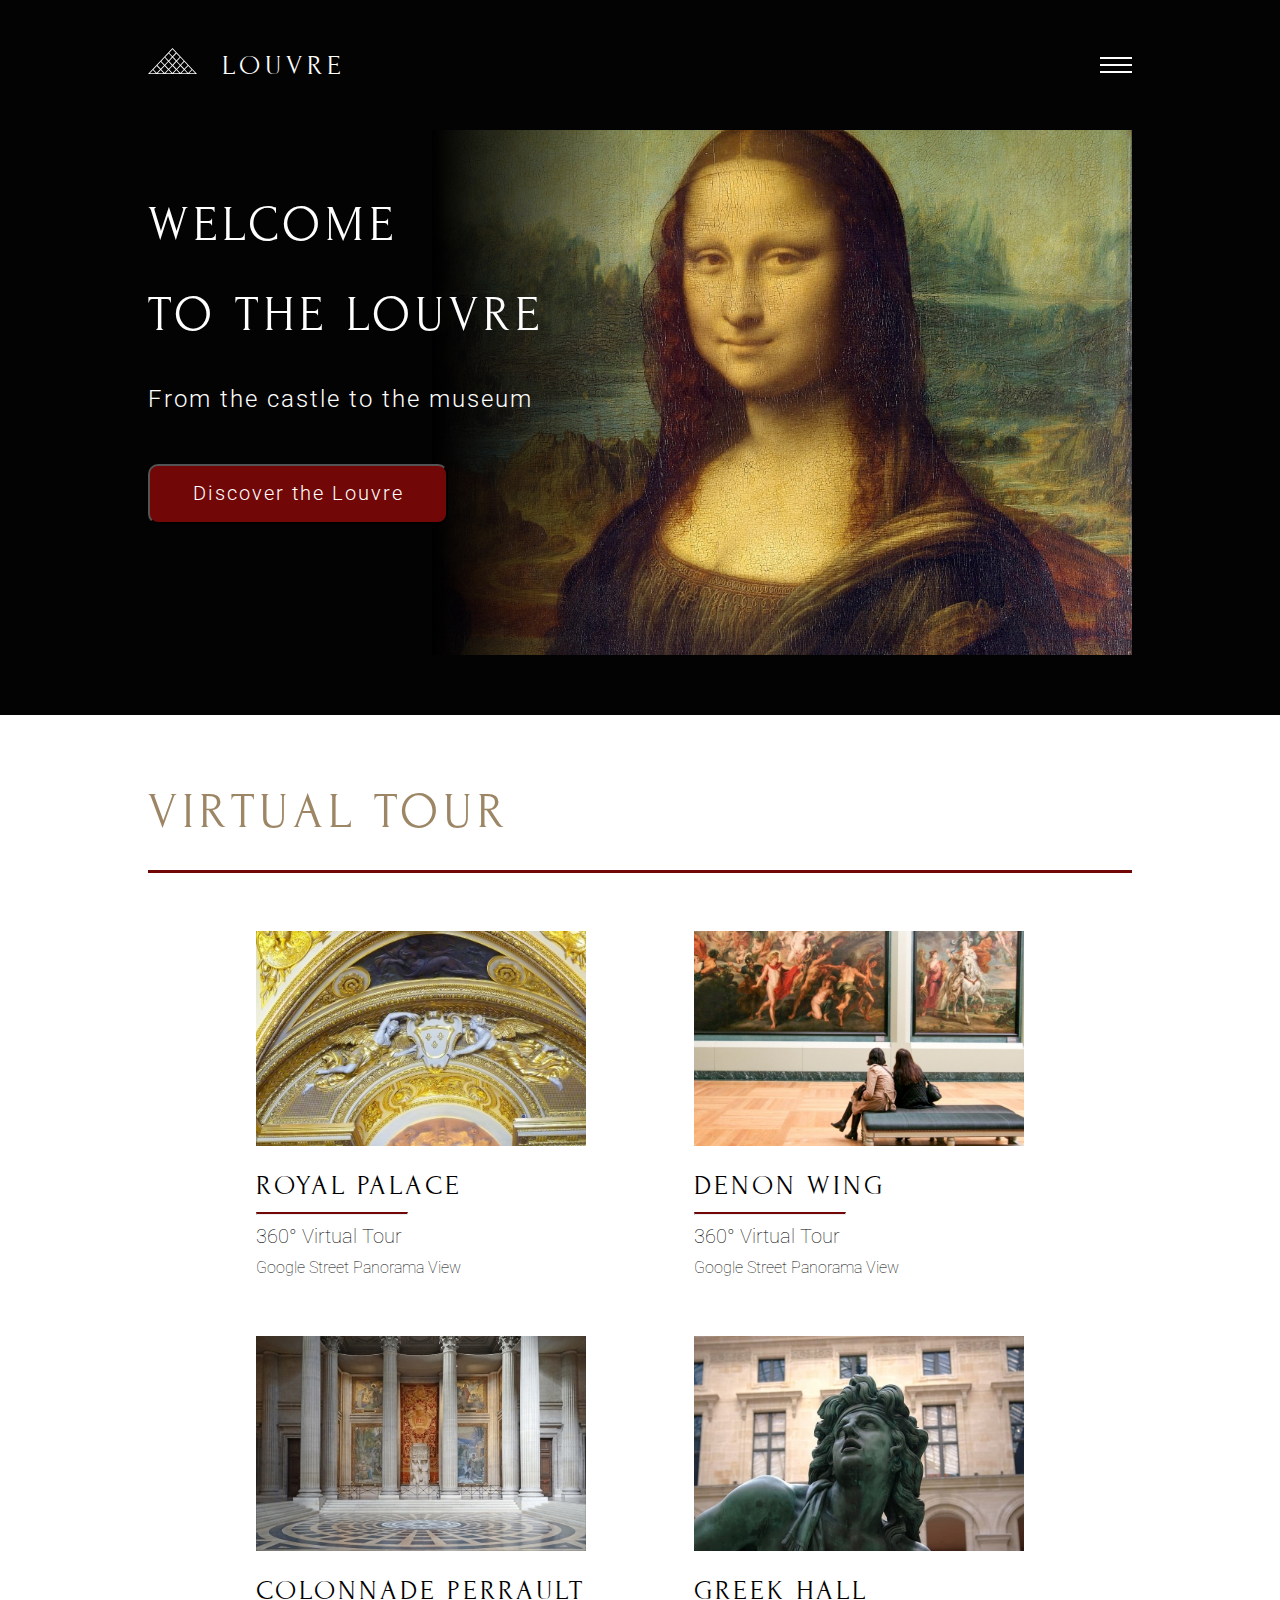
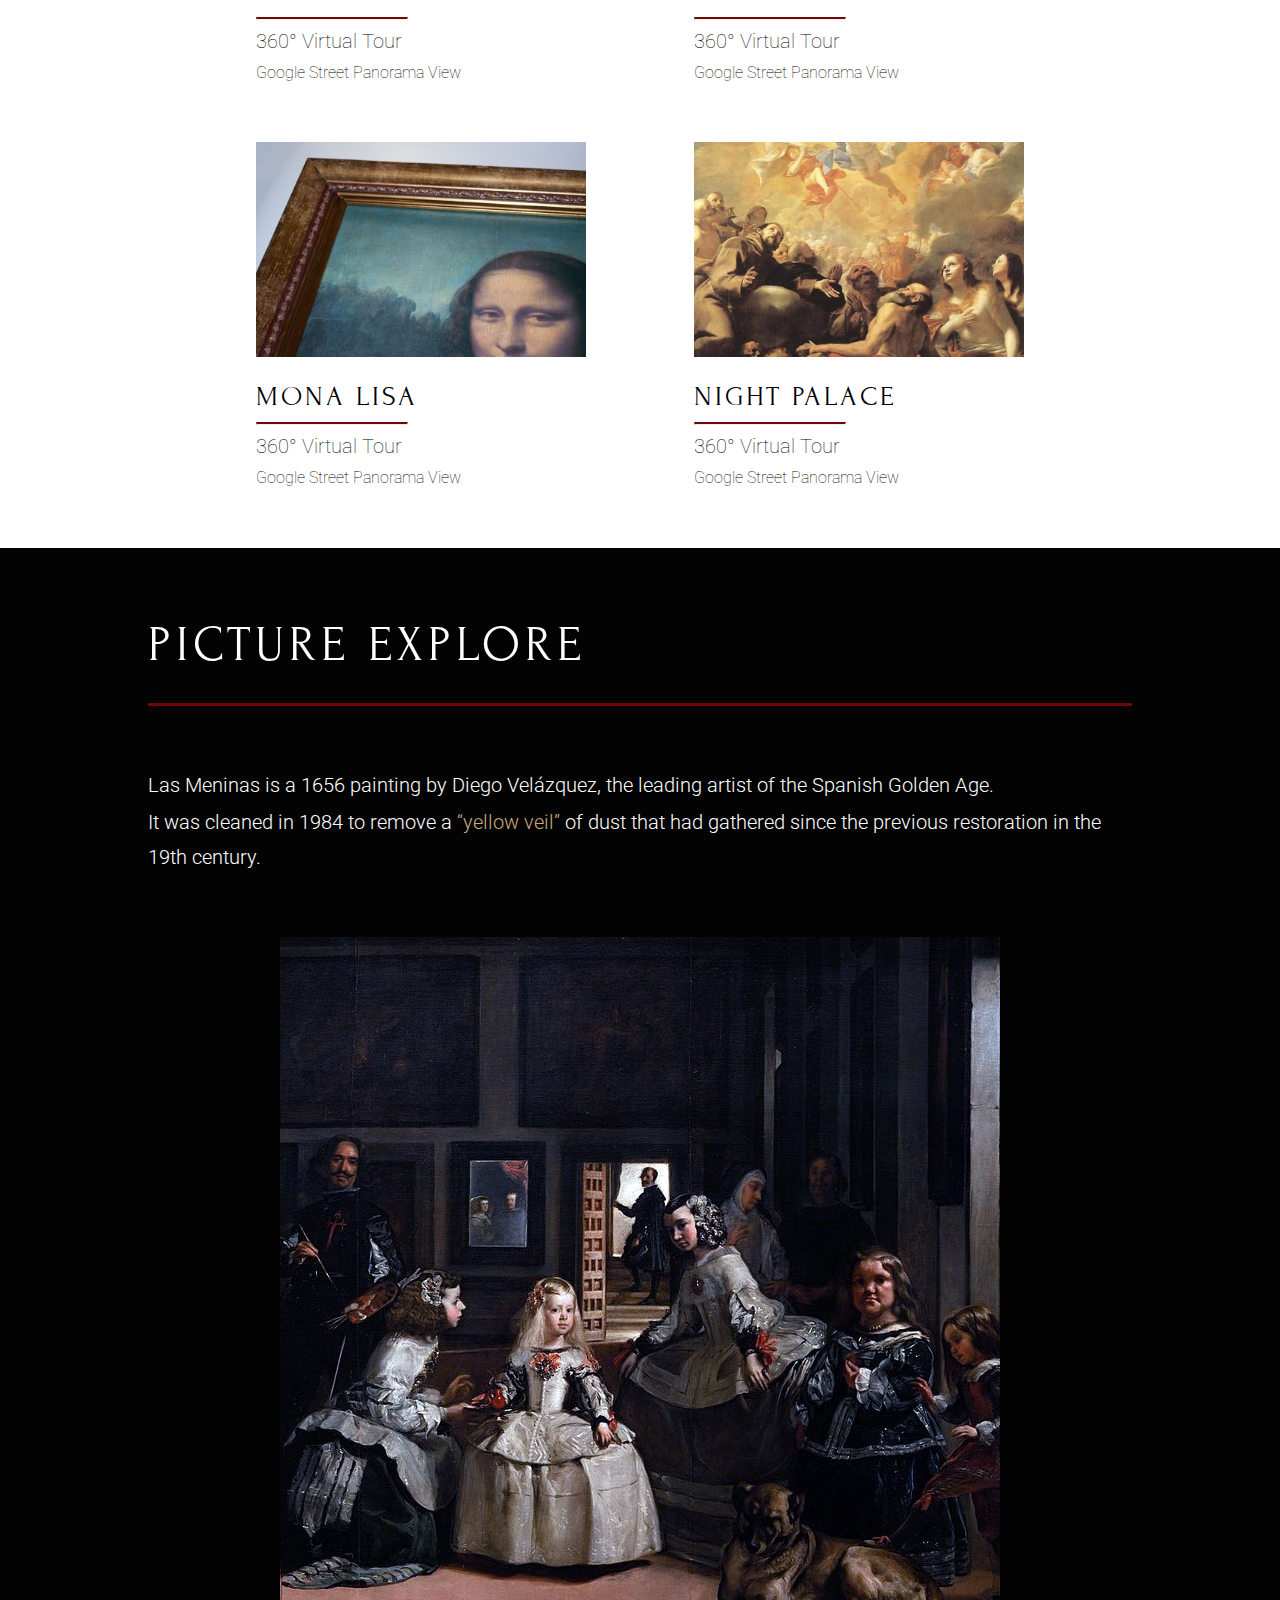
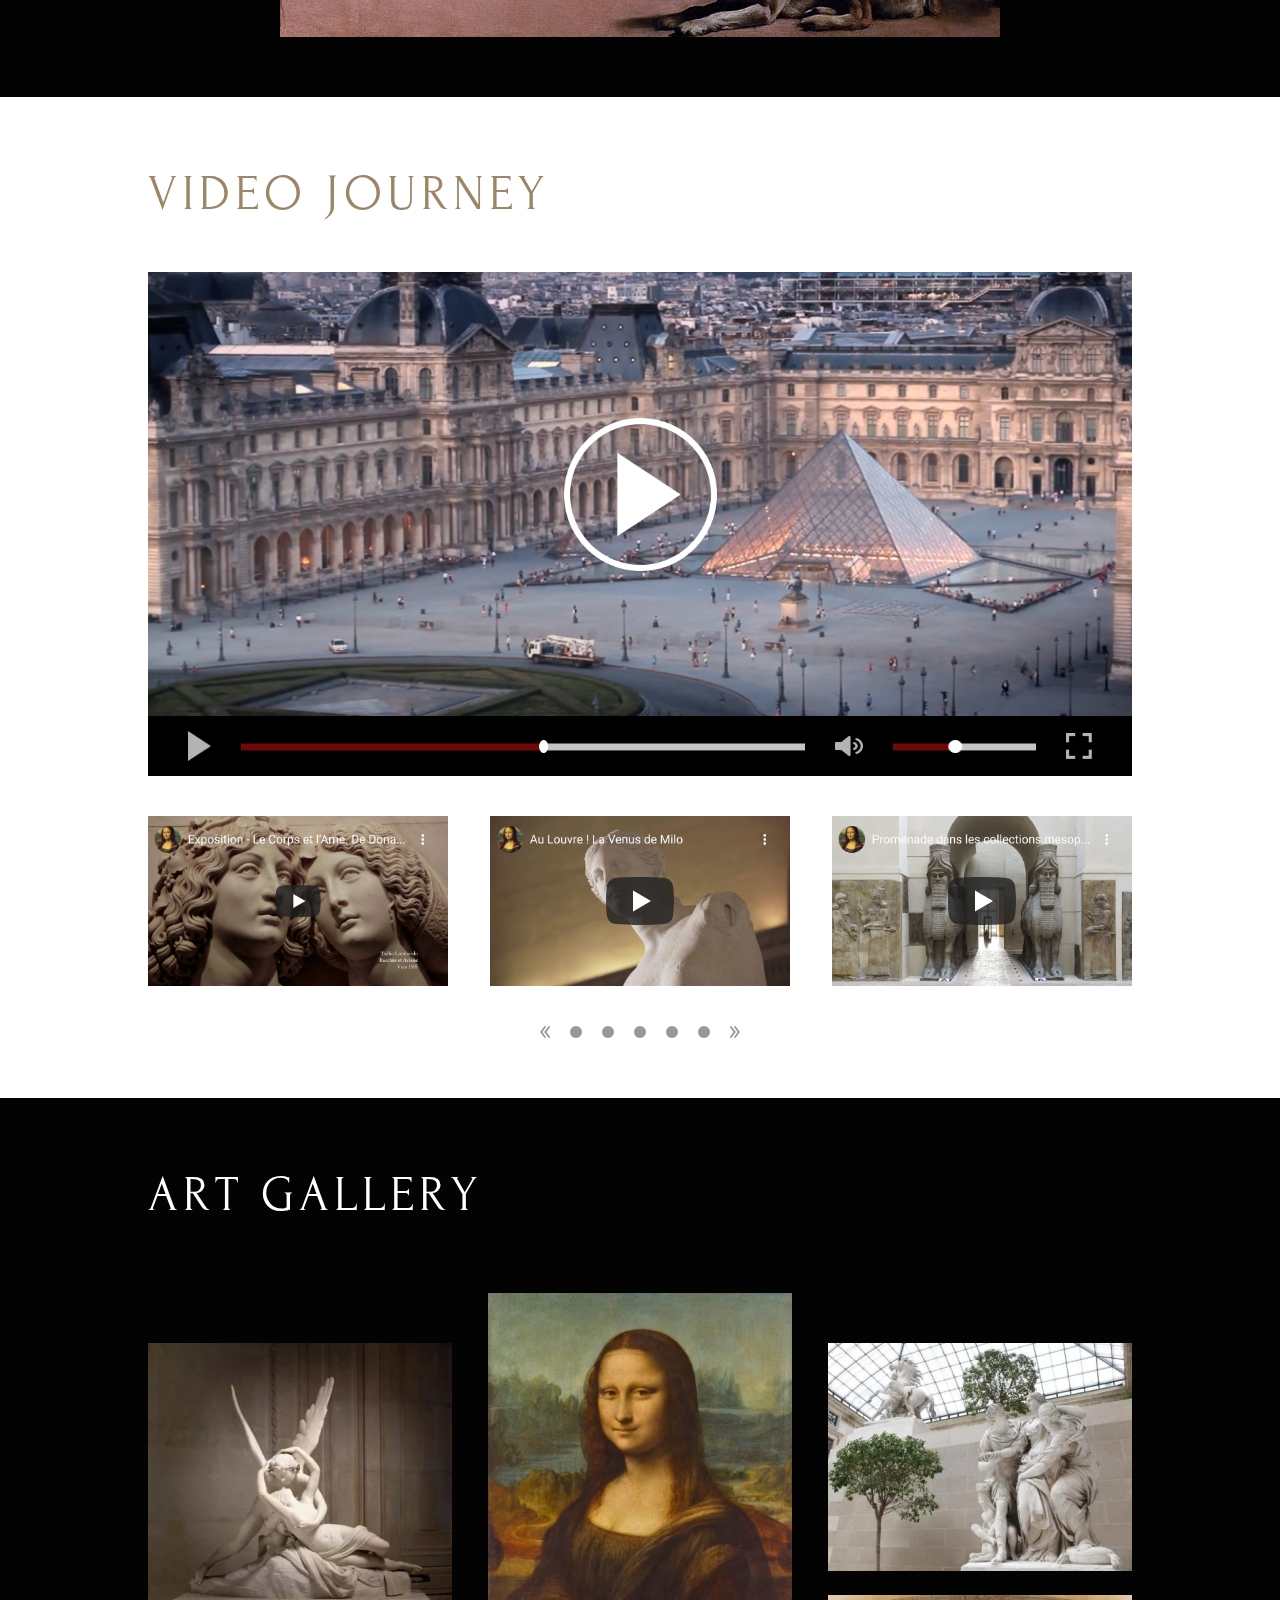
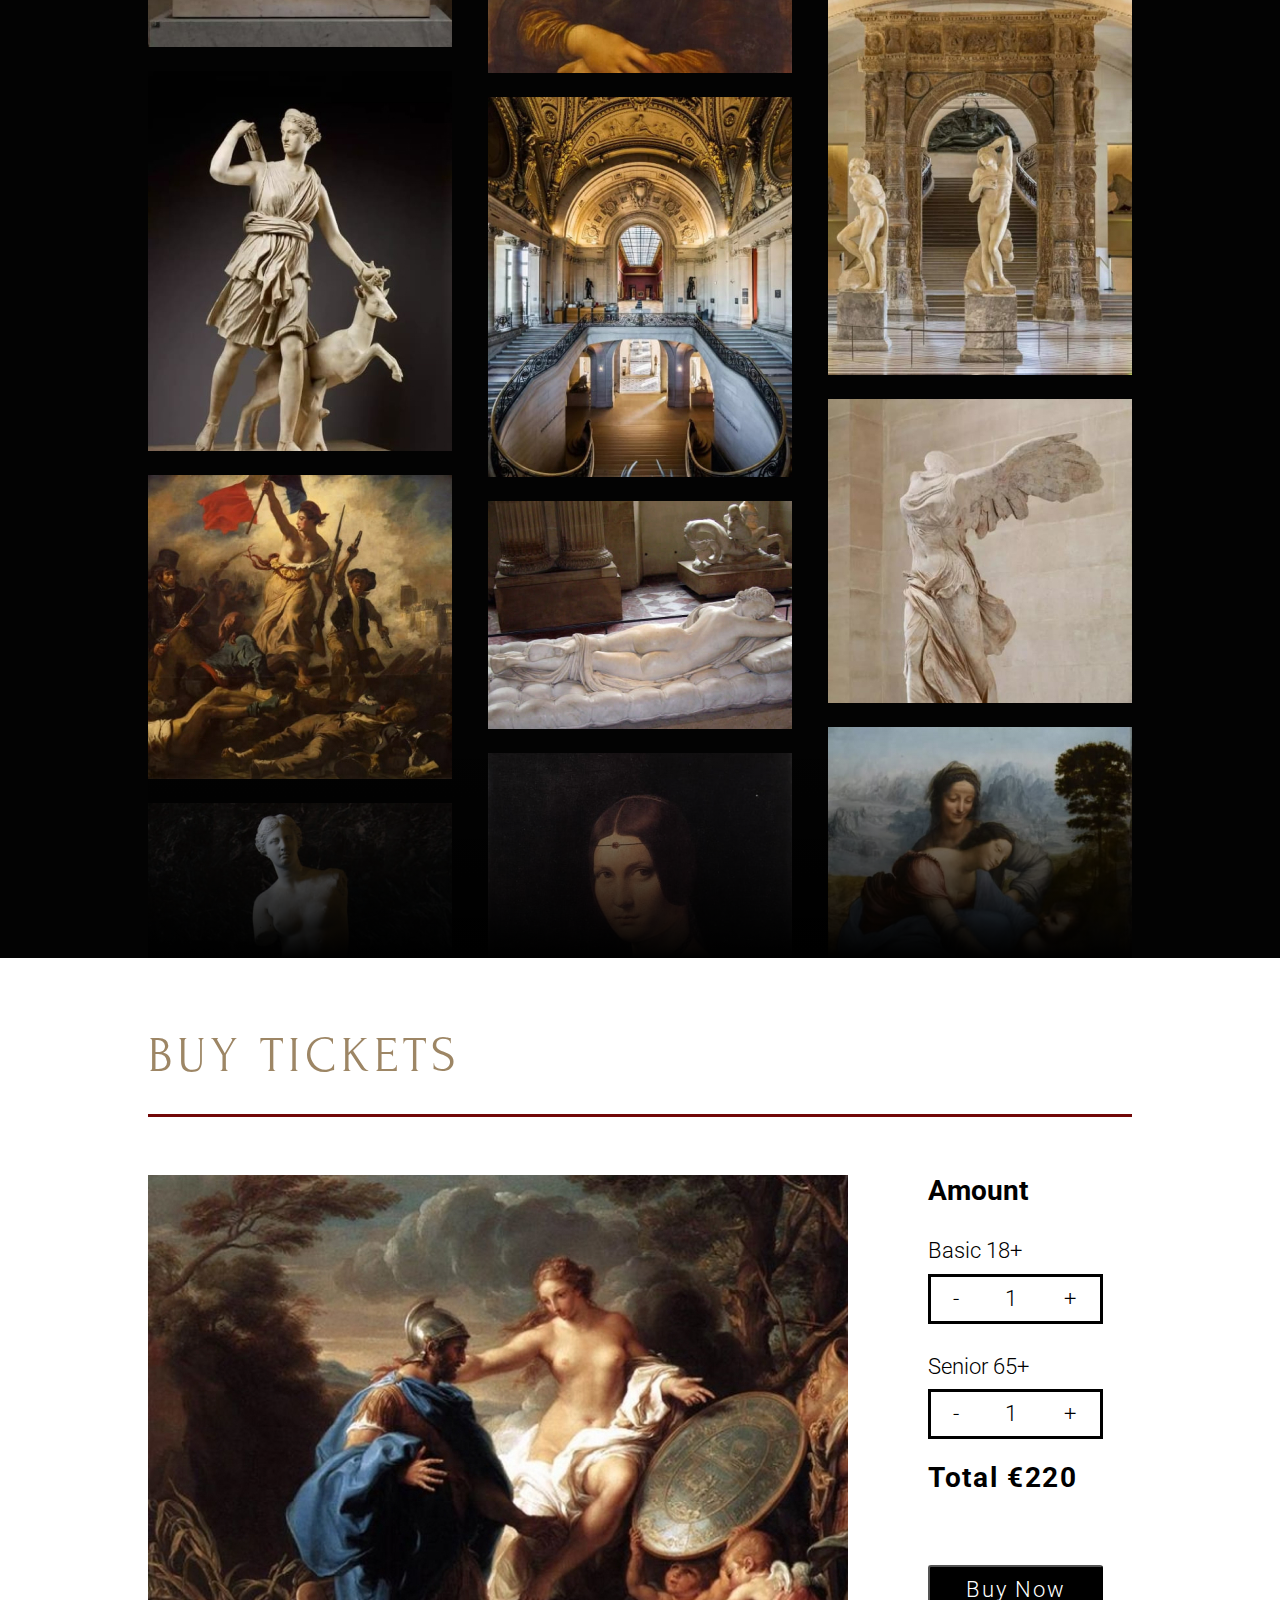
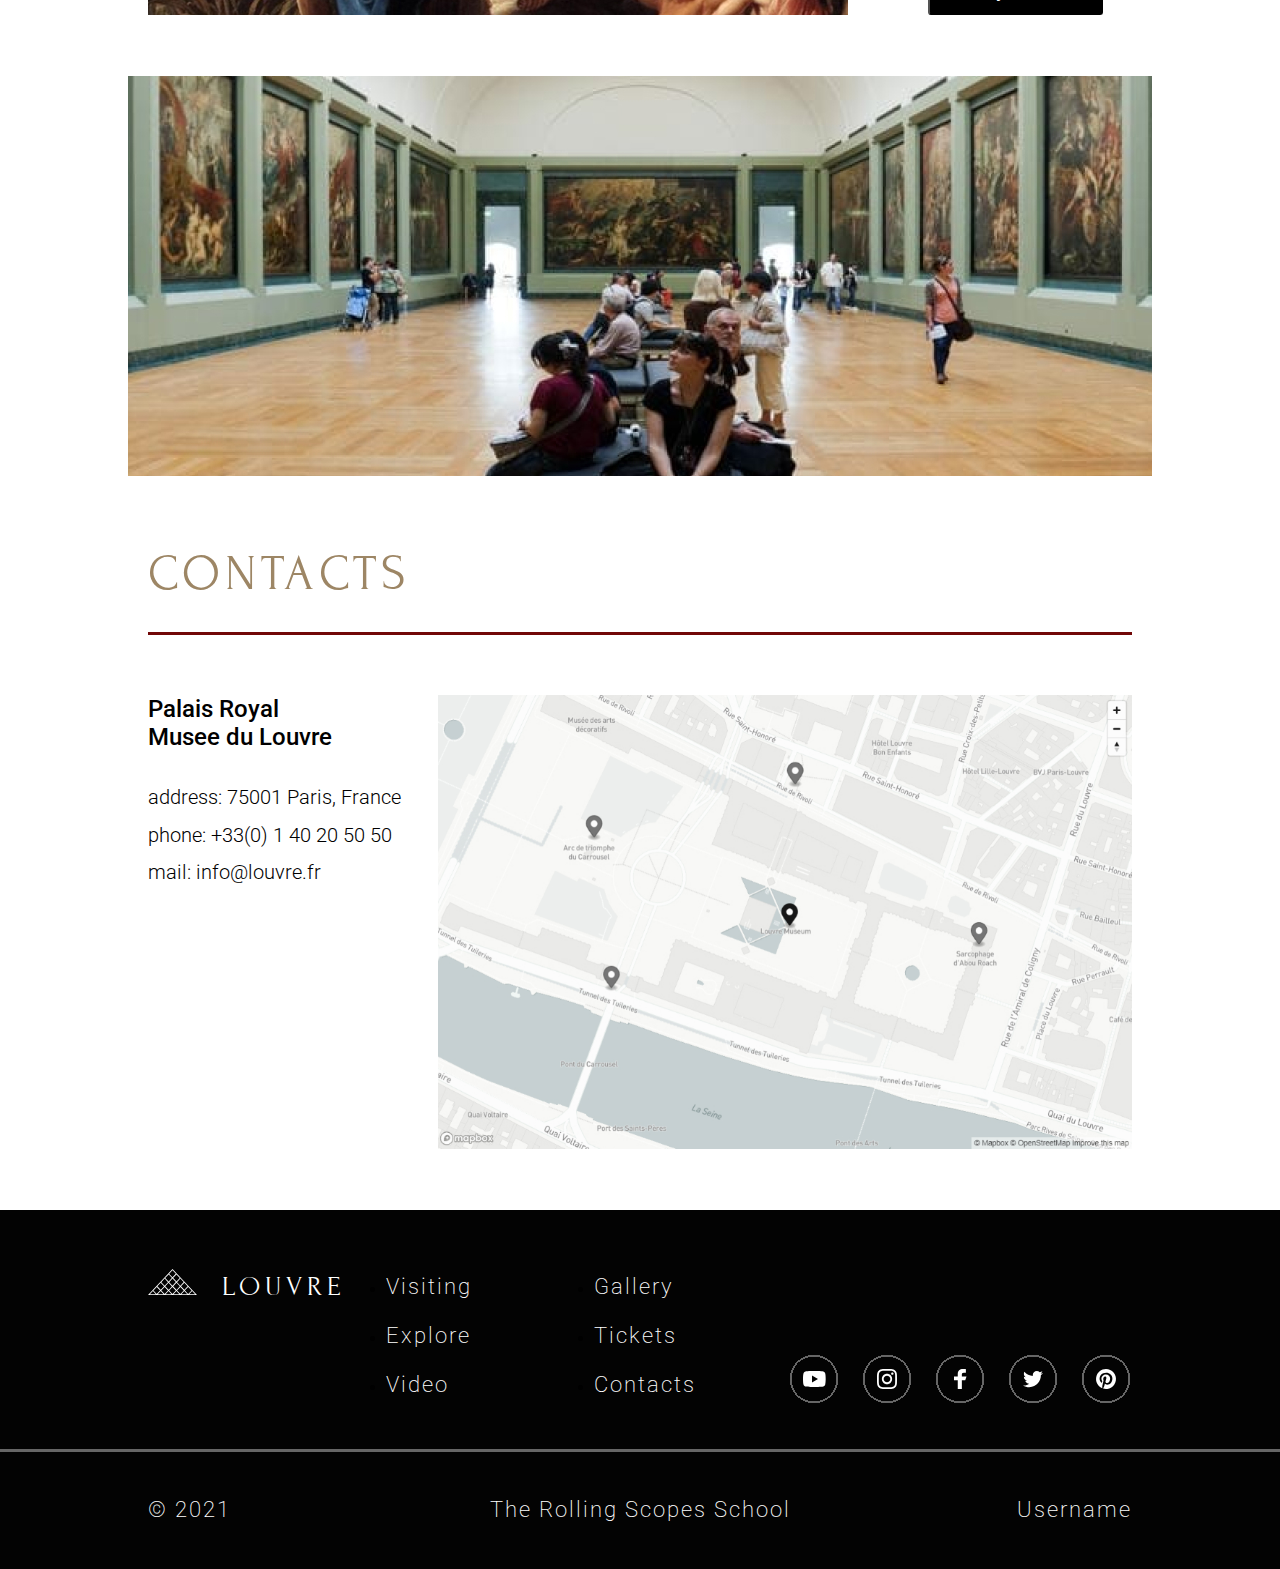
==== index.html @ 0684881d "start product" ====
<html>
    <head> 
        <link rel="stylesheet" href="style.css" >
        <link rel="stylesheet" href="420.css" media="screen and (max-width:480px)">
        <link rel="stylesheet" href="768.css" media="screen and (min-width:768px) and (max-width:1023px)">
        <link rel="stylesheet" href="1024.css" media="screen and (min-width:1024px) and (max-width:1919px)" >
        <link rel="preconnect" href="https://fonts.googleapis.com">
        <link rel="preconnect" href="https://fonts.gstatic.com" crossorigin>
        <link href="https://fonts.googleapis.com/css2?family=Forum&family=Roboto:wght@100;300;400;500;700&display=swap" rel="stylesheet">
    </head>
    <body>
        <section id="header">           
                <div class="header_menu">               
                    <div class="header_menu__logo">
                        <div class="menu_logo__img" >
                            <svg width="49" height="26" viewBox="0 0 49 26" fill="none" xmlns="http://www.w3.org/2000/svg">
                                <path d="M49 26H0L24.5 0L49 26ZM13.3075 13.1309L16.6442 16.6702L19.981 13.1309L16.6442 9.58115L13.3075 13.1309ZM16.6442 25.0052L19.981 21.466L16.6442 17.9162L13.3075 21.466L16.6442 25.0052ZM32.4083 25.0052L35.745 21.466L32.4083 17.9162L29.019 21.466L32.4083 25.0052ZM28.4673 5.40314C28.4473 5.43762 28.4207 5.46941 28.3885 5.49738C27.3507 6.6178 26.2997 7.73822 25.2357 8.84817C25.1437 8.94241 25.2357 9.00524 25.2357 9.08901L28.3097 12.356L28.4542 12.4921L31.7909 8.96335L28.4673 5.40314ZM8.78847 25.0052L8.91984 24.8691L11.9938 21.6126C12.0428 21.5717 12.0702 21.5173 12.0702 21.4607C12.0702 21.4042 12.0428 21.3498 11.9938 21.3089C11.0611 20.3456 10.1547 19.3613 9.23512 18.3874L8.78847 17.9162L5.45174 21.466L8.78847 25.0052ZM17.2354 8.95288L20.5721 12.4921L20.6772 12.3979L23.8169 9.06806C23.922 8.95288 23.8169 8.89005 23.8169 8.80628L20.7429 5.56021L20.6115 5.42408L17.2354 8.95288ZM17.2354 17.3298L20.5721 20.8691L20.7429 20.7016C21.7413 19.6545 22.7528 18.6073 23.7643 17.4869C23.7926 17.4663 23.8152 17.4412 23.8307 17.4133C23.8461 17.3853 23.8541 17.3551 23.8541 17.3246C23.8541 17.2941 23.8461 17.2639 23.8307 17.2359C23.8152 17.208 23.7926 17.1829 23.7643 17.1623C22.8185 16.1675 21.8727 15.1728 20.9399 14.1675L20.5721 13.7906L17.2354 17.3298ZM32.9995 17.3298L36.3362 20.8691L39.6729 17.3298L36.3362 13.7906L32.9995 17.3298ZM28.4673 13.7801V13.8534L25.3013 17.2147C25.1962 17.3089 25.2357 17.3717 25.3013 17.4555L28.244 20.5969C28.3228 20.6911 28.4147 20.7853 28.5198 20.8901L31.8566 17.3508L28.4673 13.7801ZM12.7295 20.8482C12.7453 20.8175 12.7675 20.7892 12.7952 20.7644L15.9611 17.4031C16.0531 17.2984 15.9611 17.2461 15.9611 17.1623L12.8477 13.8953C12.8069 13.8484 12.7583 13.8061 12.7032 13.7696L9.37962 17.2984L12.7295 20.8482ZM32.3558 16.6597L35.6925 13.1204L32.3558 9.59162L29.019 13.1309L32.3558 16.6597ZM24.4737 8.28272L27.8105 4.74346L24.5263 1.27749H24.4606L21.2552 4.71204C21.2354 4.73712 21.2249 4.76616 21.2249 4.79581C21.2249 4.82546 21.2354 4.8545 21.2552 4.87958L24.4737 8.28272ZM24.4737 16.6597L27.8105 13.1204L24.5 9.58115L21.1633 13.1309L24.4737 16.6597ZM24.4737 25.0366L27.8105 21.4974L24.4737 17.9476L21.1633 21.466L24.4737 25.0366ZM40.2378 25.0366L43.5745 21.4974L40.2509 17.9791H40.1853L36.9668 21.3613C36.8617 21.4764 36.9668 21.5288 36.9668 21.6021L39.5941 24.4398L40.2378 25.0366ZM1.89169 25.2356H7.88204L4.91314 22.0942L1.89169 25.2356ZM41.1705 25.2356H47.1083L44.1394 22.0942L41.1705 25.2356ZM23.5542 25.2356L20.5721 22.0942L17.5901 25.2356H23.5542ZM33.3147 25.2356H39.2525L36.2836 22.0942L33.3147 25.2356ZM31.3968 25.2356L28.4279 22.0942L25.459 25.2356H31.3968ZM15.6327 25.2356L12.6638 22.0942L9.69491 25.2356H15.6327Z" fill="white"/>
                            </svg>                            
                        </div>
                        <span class="menu_logo__title">
                            LOUVRE
                        </span>
                    </div>
                    <div class="header_menu__list">
                        <ul>
                            <li><a href="">Visiting</a></li>
                            <li><a href="">Explore</a></li>
                            <li><a href="">Video</a></li>
                            <li><a href="">Gallery</a></li>
                            <li><a href="">Tickets</a></li>
                            <li><a href="">Contacts</a></li>
                        </ul>
                    </div>
                    <div class="header_menu__knopka">
                        <div class="lan"></div>
                        <div class="lan"></div>
                        <div class="lan"></div>
                    </div>                               
                </div>
                <div class="header_description">
                    <div class="contaner_description">
                        <span  class="header_description__title">
                            <span  class="header_description__title">WELCOME</span>
                            <span   class="header_description__title">TO THE LOUVRE</span>
                        </span>
                        <span  class="description_title__text"> 
                            From the castle to the museum                       
                        </span>                     
                        <input type="submit" value="Discover the Louvre" />                  
                    </div>
                    <img  id="header_img" src="1.jpg" alt="">
                    <img class="header_description__img" src="1 (3).jpg" alt="">
                </div>
            
        </section>
        <section id="virtual_tour">  
            <div class="exposition">                
                <span class="exposition_title" > 
                    VIRTUAL TOUR
                </span>
                <div class="exposition_menu">
                    <div class="exposition_menu__item">
                        <img src="Rectangle.jpg" alt=""> 
                        <div class="menu_item__link"><a href="">ROYAL PALACE </a>
                            <hr >
                            </div>
                            <div class="menu_item__text1">360° Virtual Tour </div>
                            <div class="menu_item__text2">Google Street Panorama View </div>
                        </div>
                    <div class="exposition_menu__item">
                        <img src="Rectangle (1).jpg" alt="">
                        <div class="menu_item__link"><a href="">DENON WING </a>
                                <hr >
                            </div>
                            <div class="menu_item__text1">360° Virtual Tour </div>
                            <div class="menu_item__text2">Google Street Panorama View </div>
                        </div>
                    <div class="exposition_menu__item">
                        <img src="Rectangle (2).jpg" alt="">
                        <div class="menu_item__link"><a href="">COLONNADE PERRAULT </a>
                            <hr  >
                        </div>
                        <div class="menu_item__text1">360° Virtual Tour </div>
                        <div class="menu_item__text2">Google Street Panorama View </div>
                    </div>
                    <div class="exposition_menu__item">
                        <img src="Rectangle (3).jpg" alt="">
                        <div class="menu_item__link"><a href="">GREEK HALL </a>
                            <hr >
                        </div>
                        <div class="menu_item__text1">360° Virtual Tour </div>
                        <div class="menu_item__text2">Google Street Panorama View </div>
                    </div>
                    <div class="exposition_menu__item">
                        <img src="Rectangle (4).jpg" alt="">
                        <div class="menu_item__link"><a href="">MONA LISA </a>
                            <hr >
                        </div>
                        <div class="menu_item__text1">360° Virtual Tour </div>
                        <div class="menu_item__text2">Google Street Panorama View </div>
                    </div>
                    <div class="exposition_menu__item">
                        <img src="Rectangle (5).jpg" alt="">
                        <div class="menu_item__link"><a href="">NIGHT PALACE </a>
                            <hr>
                        </div>
                        <div class="menu_item__text1">360° Virtual Tour </div>
                        <div class="menu_item__text2">Google Street Panorama View </div>
                    </div> 
                </div>  
            </div>
        </section>
        <section id="picture_explore">
            <div class="contaner_picture">
                <div class="picture_description">
                    <span class="picture_description__title">
                        PICTURE EXPLORE
                    </span>
                    <span class="picture_description__text">
                        Las Meninas is a 1656 painting by Diego Velázquez, the leading
                            <br> artist of the Spanish Golden Age.
                        <p>It was cleaned in 1984 to remove a <q>yellow veil</q> of dust that had
                            <br> gathered since the previous restoration in the 19th century.</p>
                        <p class="description_text__none">The cleaning provoked furious protests, not because the picture had
                            <br> been damaged in any way, but because it looked different.</p> 
                    </span>
                </div>
                <img class="pict" src="Rectangle (7).jpg" alt="">
            </div>
        </section>
        <section id="video_journey">
            <div class="video_journey__exposition">
                <div class="video_description">
                    <span class="video_description__title">VIDEO JOURNEY</span>
                    <span class="video_description__text">Enter and visit one of the most famous museums in the world and enjoy 
                        <br>masterpieces such as Mona Lisa or Hammurabi's Code</span>
                </div>
                <div class="video_slide">
                    <div class="contaner_slide">
                        <div class="slid">
                            <img  src="Rectangle (8).jpg" alt="">
                            <div class="youtube_icon">
                                <img src="Frame (1).png" alt="">
                            </div>
                        </div>
                        <div class="video_player__switch">
                            <div class="player_switch_1" >
                                <img src="Frame (2).png" alt="">                               
                            </div>
                            <div class="player_switch_2" >
                                <img src="Frame (3).png" alt="">                               
                            </div>
                            <div class="player_switch_3" >
                                <img src="volume.png" alt="">                               
                            </div>
                            <div class="player_switch_4" >
                                <img src="Frame (4).png" alt="">                               
                            </div>
                            <div class="player_switch_5" >
                                <img src="Frame (5).png" alt="">                               
                            </div>
                        </div>
                    </div>
                    <div class="contaner_slide768">
                        <img src="Frame (5).jpg" alt="">
                    </div>
                    <div class="contaner_slide420">
                        <img src="Frame (7).jpg" alt="">
                    </div>
                    <div class="video_player__slide768">
                        <img src="Video slide item (3).jpg" alt="">
                        <img src="Video slide item (4).jpg" alt="">
                    </div>
                    <div class="video_player__slide">
                        <div class="slide">
                            <img src="Video slide item.jpg" alt="">
                        </div>
                        <div class="slide"> 
                            <img src="Video slide item (1).jpg" alt="">
                            <div class="youtube_icon">
                                <svg width="68" height="48" viewBox="0 0 68 48" fill="none" xmlns="http://www.w3.org/2000/svg">
                                    <g clip-path="url(#clip0_1_2010)">
                                    <path d="M66.599 7.51079C65.8151 4.57394 63.5184 2.25899 60.6058 1.46816C55.2845 0 33.9993 0 33.9993 0C33.9993 0 12.7147 0 7.39337 1.4122C4.53688 2.2025 2.18413 4.57447 1.40023 7.51079C0 12.875 0 24 0 24C0 24 0 35.1809 1.40023 40.4892C2.18465 43.4255 4.48085 45.741 7.39389 46.5318C12.7707 48 33.9999 48 33.9999 48C33.9999 48 55.2845 48 60.6058 46.5878C63.5189 45.7975 65.8151 43.482 66.5995 40.5457C67.9997 35.1809 67.9997 24.0565 67.9997 24.0565C67.9997 24.0565 68.0557 12.875 66.599 7.51079Z" fill="#212121" fill-opacity="0.8"/>
                                    <path d="M27 34.4348L45 24L27 13.5652V34.4348Z" fill="white"/>
                                    </g>
                                    <defs>
                                    <clipPath id="clip0_1_2010">
                                    <rect width="68" height="48" fill="white"/>
                                    </clipPath>
                                    </defs>
                                    </svg>                                                     
                            </div>   
                        </div>
                        <div class="slide">      
                            <img src="Video slide item (2).jpg" alt="">
                            <div class="youtube_icon">
                                <svg width="68" height="48" viewBox="0 0 68 48" fill="none" xmlns="http://www.w3.org/2000/svg">
                                <g clip-path="url(#clip0_1_2010)">
                                <path d="M66.599 7.51079C65.8151 4.57394 63.5184 2.25899 60.6058 1.46816C55.2845 0 33.9993 0 33.9993 0C33.9993 0 12.7147 0 7.39337 1.4122C4.53688 2.2025 2.18413 4.57447 1.40023 7.51079C0 12.875 0 24 0 24C0 24 0 35.1809 1.40023 40.4892C2.18465 43.4255 4.48085 45.741 7.39389 46.5318C12.7707 48 33.9999 48 33.9999 48C33.9999 48 55.2845 48 60.6058 46.5878C63.5189 45.7975 65.8151 43.482 66.5995 40.5457C67.9997 35.1809 67.9997 24.0565 67.9997 24.0565C67.9997 24.0565 68.0557 12.875 66.599 7.51079Z" fill="#212121" fill-opacity="0.8"/>
                                <path d="M27 34.4348L45 24L27 13.5652V34.4348Z" fill="white"/>
                             </g>
                             <defs>
                                <clipPath id="clip0_1_2010">
                                <rect width="68" height="48" fill="white"/>
                                </clipPath>
                                </defs>
                                </svg>   
                            </div>
                        </div>
                    </div>
                    <div class="contaner_slider">
                        <div class="video_player__slider">
                            <svg width="10" height="12" viewBox="0 0 10 12" fill="none" xmlns="http://www.w3.org/2000/svg">
                                <path fill-rule="evenodd" clip-rule="evenodd" d="M5.4777 0.219168C5.87773 0.564178 5.94259 1.19347 5.62256 1.62473L2.37578 6.00004L5.62256 10.3753C5.94259 10.8066 5.87773 11.4359 5.4777 11.7809C5.07766 12.1259 4.49394 12.056 4.17391 11.6247L0 6.00004L4.17391 0.375342C4.49394 -0.0559202 5.07766 -0.125842 5.4777 0.219168ZM9.65184 0.219168C10.0519 0.564178 10.1167 1.19347 9.7967 1.62473L6.54992 6.00004L9.7967 10.3753C10.1167 10.8066 10.0519 11.4359 9.65184 11.7809C9.2518 12.1259 8.66808 12.056 8.34805 11.6247L4.17414 6.00004L8.34805 0.375342C8.66808 -0.0559202 9.2518 -0.125842 9.65184 0.219168Z" fill="#999999"/>
                            </svg>                                
                            <a href="#"></a>
                            <a href="#"></a>
                            <a href="#"></a>
                            <a href="#"></a>
                            <a href="#"></a>
                            <div class="next">
                                <svg width="10" height="12" viewBox="0 0 10 12" fill="none" xmlns="http://www.w3.org/2000/svg">
                                    <path fill-rule="evenodd" clip-rule="evenodd" d="M0.348163 0.219168C0.748196 -0.125842 1.33192 -0.0559202 1.65195 0.375342L5.82586 6.00004L1.65194 11.6247C1.33192 12.056 0.748195 12.1259 0.348162 11.7809C-0.0518709 11.4359 -0.116729 10.8066 0.203297 10.3753L3.45008 6.00004L0.203298 1.62473C-0.116728 1.19347 -0.05187 0.564177 0.348163 0.219168ZM4.5223 0.219168C4.92234 -0.125841 5.50606 -0.0559197 5.82609 0.375342L10 6.00004L5.82609 11.6247C5.50606 12.056 4.92234 12.1259 4.5223 11.7809C4.12227 11.4359 4.05741 10.8066 4.37744 10.3753L7.62422 6.00004L4.37744 1.62473C4.05741 1.19347 4.12227 0.564178 4.5223 0.219168Z" fill="#999999"/>
                                </svg>                                                                
                            </div>
                        </div>
                    </div>
                </div>
            </div>
        </section>
        <section id="art_gallery">
            <div class="contaner_art">
                <span class="art_title">
                    ART GALLERY
                </span>
                <div class="art_image">
                    <div class="art_image_colum">   
                        <img src="galery2 1.jpg" alt=""><img src="galery9 1.jpg" alt="">
                        <img src="galery4 1.jpg" alt=""><img src="galery6 1.jpg" alt="">
                    </div>
                    <div class="art_image_colum">
                        <img src="galery1 1.jpg" alt=""> <img src="galery8 1.jpg" alt="">
                        <img src="galery3 1.jpg" alt=""><img src="galery5 1.jpg" alt="">
                    </div>
                    <div class="art_image_colum">
                        <img src="galery7 1.jpg" alt=""><img src="galery10 1.jpg" alt="">
                        <img src="galery15 1.jpg" alt=""><img class="image_colum__last" src="galery12 1.jpg" alt="">
                    </div>
                    <div class="art_image__gradient"></div>
                </div>
                <div class="art_image_1024">
                    <div class="art_image_colum">   
                        <img src="galery1 1 (1).jpg" alt=""><img src="galery2 1 (1).jpg" alt="">
                        <img src="galery11 1.jpg" alt=""><img src="galery5 1 (1).jpg" alt="">
                    </div>
                    <div class="art_image_colum">
                        <img src="galery7 1 (1).jpg" alt=""> <img src="galery8 1 (1).jpg" alt="">
                        <img src="galery13 1.jpg" alt=""><img src="galery14 1.jpg" alt="">
                    </div>
                    <div class="art_image_colum">
                        <img src="galery12 1 (1).jpg" alt=""><img src="galery3 1 (1).jpg" alt="">
                        <img src="galery4 1 (1).jpg" alt=""><img  src="galery6 1 (1).jpg" alt="">
                    </div>
                    <div class="art_image__gradient"></div>
                </div>
                <div class="art_image_768">
                    <div class="art_image_colum">   
                        <img src="galery4 1 (3).jpg" alt=""><img src="galery7 1 (2).jpg" alt="">
                        <img src="galery11 1 (1).jpg" alt="">
                    </div>
                    <div class="art_image_colum">
                        <img src="galery13 1 (1).jpg" alt=""><img src="galery12 1 (3).jpg" alt="">
                        <img src="galery9 2.jpg" alt=""><img src="galery10 2.jpg" alt="">
                    </div>
                    <div class="art_image__gradient"></div>
                </div>
                <div class="art_image_420">
                    <div class="art_image_colum">   
                        <img src="galery7 1 (3).jpg" alt=""><img src="galery5 2.jpg" alt="">
                        <img src="galery14 2.jpg" alt="">
                    </div>
                    <div class="art_image_colum">
                        <img src="galery9 2 (1).jpg" alt=""><img src="galery10 2 (1).jpg" alt="">
                        <img src="galery12 1 (4).jpg" alt=""><img src="galery4 2.jpg" alt="">
                    </div>
                    <div class="art_image__gradient"></div>
                </div>
            </div>
        </section>
        <section id="buy_tickets">
            <div class="container_buy_tickets">
                <div class="exposition_title">BUY TICKETS</div>
                    <div class="container_description">
                        <img class="container_description_img1920"src="Rectangle (9).jpg" alt="">
                        <img class="container_description_img1024" src="Rectangle (11).jpg" alt="">
                        <img class="container_description_img768" src="Rectangle (12).jpg" alt="">
                        <img class="container_description_img420" src="Rectangle (13).jpg" alt="">
                        <div class="description_ticket">
                            <span class="ticket_type__title">Ticket Type</span>
                            <div class="ticket_type__radio">
                                <form>
                                    <div class="radio_exhibition">
                                        <input type="radio" id="permanent" name="drone" value="permanent" checked />
                                        <label for="huey">Permanent exhibition</label>
                                    </div>                               
                                    <div class="radio_exhibition">
                                        <input type="radio" id="temporary" name="drone" value="temporary" />
                                        <label for="temporary">Temporary exhibition</label>
                                    </div>            
                                    <div class="radio_exhibition">
                                        <input type="radio" id="combined" name="drone" value="combined" />
                                        <label for="combined">Combined Admission</label>
                                    </div>
                                </form>
                            </div>
                        </div>
                        <div class="description_amount">
                            <span class="description_amount__title">Amount</span>
                            <div class="contaner_amount">    
                                <div class="description_amount__text">
                                    <span class="amount_text">Basic 18+</span>
                                    <div class="amount_buttom">
                                        <a href="#">-</a>   
                                        <a href="#">1</a> 
                                        <a href="#">+</a>
                                    </div>
                                </div>
                                <div class="description_amount__text">
                                    <span class="amount_text">Senior 65+</span>
                                    <div class="amount_buttom">
                                        <a href="#">-</a>   
                                        <a href="#">1</a> 
                                        <a href="#">+</a>
                                    </div>
                                </div>
                            </div>
                            <div class="amount_total">
                                <span class="amount_total__text">Total €</span>
                                <a class="amount_total__text" href="#">220</a>
                            </div>      
                        <button class="description_amount__buttom" onclick="document.location='C:/Users/Admin/Desktop/музей/pay.html'">Buy Now</button>
                        </div>
                    </div>     
            </div>
            <img class="container_description_img1920" src="parallax 1.jpg" alt="">
            <img class="container_description_img1024" src="parallax 1 (1).jpg" alt="">
            <img class="container_description_img768" src="parallax 1 (2).jpg" alt="">
            <img class="container_description_img420" src="parallax 1 (3).jpg" alt="">     
        </section>
        <section id="contacts">
            <div class="contaner_contacts">
                <div class="exposition_title">CONTACTS</div>
                    <div class="contacts_contaner">   
                        <div class="contacts_description">
                            <span class="contacts_description__title">Palais Royal <br>Musee du Louvre</span>
                            <span class="contacts_description__text">
                                <p>address: 75001 Paris, France</p>
                                 <p>phone: +33(0) 1 40 20 50 50</p>
                                <p>mail: info@louvre.fr</p>
                         </span>
                        </div>
                        <img class="contacts_map" src="Rectangle (10).jpg" alt="">
                        <img class="contacts_map420" src="Rectangle (14).jpg" alt="">
                    </div> 
            </div>
            <div class="end_menu">
                <div class="contaner_end_menu">                                   
                        <div class="end_menu__logo">
                            <div class="menu_logo__img" >
                                <svg width="49" height="26" viewBox="0 0 49 26" fill="none" xmlns="http://www.w3.org/2000/svg">
                                    <path d="M49 26H0L24.5 0L49 26ZM13.3075 13.1309L16.6442 16.6702L19.981 13.1309L16.6442 9.58115L13.3075 13.1309ZM16.6442 25.0052L19.981 21.466L16.6442 17.9162L13.3075 21.466L16.6442 25.0052ZM32.4083 25.0052L35.745 21.466L32.4083 17.9162L29.019 21.466L32.4083 25.0052ZM28.4673 5.40314C28.4473 5.43762 28.4207 5.46941 28.3885 5.49738C27.3507 6.6178 26.2997 7.73822 25.2357 8.84817C25.1437 8.94241 25.2357 9.00524 25.2357 9.08901L28.3097 12.356L28.4542 12.4921L31.7909 8.96335L28.4673 5.40314ZM8.78847 25.0052L8.91984 24.8691L11.9938 21.6126C12.0428 21.5717 12.0702 21.5173 12.0702 21.4607C12.0702 21.4042 12.0428 21.3498 11.9938 21.3089C11.0611 20.3456 10.1547 19.3613 9.23512 18.3874L8.78847 17.9162L5.45174 21.466L8.78847 25.0052ZM17.2354 8.95288L20.5721 12.4921L20.6772 12.3979L23.8169 9.06806C23.922 8.95288 23.8169 8.89005 23.8169 8.80628L20.7429 5.56021L20.6115 5.42408L17.2354 8.95288ZM17.2354 17.3298L20.5721 20.8691L20.7429 20.7016C21.7413 19.6545 22.7528 18.6073 23.7643 17.4869C23.7926 17.4663 23.8152 17.4412 23.8307 17.4133C23.8461 17.3853 23.8541 17.3551 23.8541 17.3246C23.8541 17.2941 23.8461 17.2639 23.8307 17.2359C23.8152 17.208 23.7926 17.1829 23.7643 17.1623C22.8185 16.1675 21.8727 15.1728 20.9399 14.1675L20.5721 13.7906L17.2354 17.3298ZM32.9995 17.3298L36.3362 20.8691L39.6729 17.3298L36.3362 13.7906L32.9995 17.3298ZM28.4673 13.7801V13.8534L25.3013 17.2147C25.1962 17.3089 25.2357 17.3717 25.3013 17.4555L28.244 20.5969C28.3228 20.6911 28.4147 20.7853 28.5198 20.8901L31.8566 17.3508L28.4673 13.7801ZM12.7295 20.8482C12.7453 20.8175 12.7675 20.7892 12.7952 20.7644L15.9611 17.4031C16.0531 17.2984 15.9611 17.2461 15.9611 17.1623L12.8477 13.8953C12.8069 13.8484 12.7583 13.8061 12.7032 13.7696L9.37962 17.2984L12.7295 20.8482ZM32.3558 16.6597L35.6925 13.1204L32.3558 9.59162L29.019 13.1309L32.3558 16.6597ZM24.4737 8.28272L27.8105 4.74346L24.5263 1.27749H24.4606L21.2552 4.71204C21.2354 4.73712 21.2249 4.76616 21.2249 4.79581C21.2249 4.82546 21.2354 4.8545 21.2552 4.87958L24.4737 8.28272ZM24.4737 16.6597L27.8105 13.1204L24.5 9.58115L21.1633 13.1309L24.4737 16.6597ZM24.4737 25.0366L27.8105 21.4974L24.4737 17.9476L21.1633 21.466L24.4737 25.0366ZM40.2378 25.0366L43.5745 21.4974L40.2509 17.9791H40.1853L36.9668 21.3613C36.8617 21.4764 36.9668 21.5288 36.9668 21.6021L39.5941 24.4398L40.2378 25.0366ZM1.89169 25.2356H7.88204L4.91314 22.0942L1.89169 25.2356ZM41.1705 25.2356H47.1083L44.1394 22.0942L41.1705 25.2356ZM23.5542 25.2356L20.5721 22.0942L17.5901 25.2356H23.5542ZM33.3147 25.2356H39.2525L36.2836 22.0942L33.3147 25.2356ZM31.3968 25.2356L28.4279 22.0942L25.459 25.2356H31.3968ZM15.6327 25.2356L12.6638 22.0942L9.69491 25.2356H15.6327Z" fill="white"/>
                                </svg>                            
                            </div>
                            <span class="menu_logo__title">
                                LOUVRE
                            </span>
                        </div>
                        <div class="end_menu__list">
                            <ul>
                                <li><a href="">Visiting</a></li>
                                <li><a href="">Explore</a></li>
                                <li><a href="">Video</a></li>
                            </ul>
                            <ul class="menu_list__2">
                                <li><a href="">Gallery</a></li>
                                <li><a href="">Tickets</a></li>
                                <li><a href="">Contacts</a></li>
                            </ul>
                        </div>
                        <div class="end_menu__list420">
                            <ul>
                                <li class="list-item"><a href="">Visiting</a></li>
                                <li class="list-item"><a href="">Video</a></li>
                                <li class="list-item"><a href="">Tickets</a></li>
                                <li class="list-item"><a href="">Explore</a></li>                      
                                <li class="list-item"><a href="">Gallery</a></li>
                                <li class="list-item"><a href="">Contacts</a></li>
                            </ul>
                        </div>
                        <div class="end_menu__sns">
                            <svg width="48" height="48" viewBox="0 0 48 48" fill="none" xmlns="http://www.w3.org/2000/svg">
                                <g filter="url(#filter0_d_1_1743)">
                                <rect x="0.5" y="0.5" width="47" height="47" rx="23.5" stroke="#666666"/>
                                </g>
                                <path d="M22.03 27.38V20.62L27.97 24L22.03 27.38ZM35.23 18.5C35.1026 18.0177 34.8508 17.5773 34.4998 17.2229C34.1488 16.8684 33.711 16.6122 33.23 16.48C31.46 16 24.35 16 24.35 16C24.35 16 17.25 16 15.48 16.48C14.999 16.6122 14.5612 16.8684 14.2102 17.2229C13.8592 17.5773 13.6074 18.0177 13.48 18.5C13 20.28 13 24 13 24C13 24 13 27.72 13.47 29.5C13.5983 29.9835 13.8516 30.4247 14.2044 30.7793C14.5572 31.1338 14.9972 31.3893 15.48 31.52C17.25 32 24.36 32 24.36 32C24.36 32 31.46 32 33.23 31.52C33.711 31.3878 34.1488 31.1316 34.4998 30.7771C34.8508 30.4227 35.1026 29.9823 35.23 29.5C35.71 27.72 35.71 24 35.71 24C35.71 24 35.71 20.28 35.24 18.5H35.23Z" fill="white"/>
                                <defs>
                                <filter id="filter0_d_1_1743" x="0" y="0" width="48" height="48" filterUnits="userSpaceOnUse" color-interpolation-filters="sRGB">
                                <feFlood flood-opacity="0" result="BackgroundImageFix"/>
                                <feColorMatrix in="SourceAlpha" type="matrix" values="0 0 0 0 0 0 0 0 0 0 0 0 0 0 0 0 0 0 127 0" result="hardAlpha"/>
                                <feOffset/>
                                <feColorMatrix type="matrix" values="0 0 0 0 0.4 0 0 0 0 0.4 0 0 0 0 0.4 0 0 0 1 0"/>
                                <feBlend mode="normal" in2="BackgroundImageFix" result="effect1_dropShadow_1_1743"/>
                                <feBlend mode="normal" in="SourceGraphic" in2="effect1_dropShadow_1_1743" result="shape"/>
                                </filter>
                                </defs>
                            </svg>
                            <svg width="48" height="48" viewBox="0 0 48 48" fill="none" xmlns="http://www.w3.org/2000/svg">
                                <g filter="url(#filter0_d_1_1739)">
                                <rect x="0.5" y="0.5" width="47" height="47" rx="23.5" stroke="#666666"/>
                                </g>
                                <path d="M25.0202 14C26.8202 14 27.2002 14.02 28.1202 14.06C29.1802 14.11 29.9102 14.28 30.5402 14.53C31.2002 14.78 31.7602 15.13 32.3102 15.68C32.8702 16.23 33.2102 16.79 33.4702 17.45C33.7202 18.08 33.8802 18.81 33.9302 19.88C33.9802 20.83 33.9902 21.2 33.9902 23.2V24.8C33.9902 26.8 33.9802 27.17 33.9302 28.12C33.9144 28.9468 33.7589 29.7651 33.4702 30.54C33.2102 31.2 32.8702 31.76 32.3202 32.31C31.7602 32.87 31.2002 33.21 30.5402 33.47C29.9102 33.72 29.1802 33.88 28.1202 33.93C27.1702 33.98 26.7902 33.99 24.7902 33.99H23.2002C21.2002 33.99 20.8302 33.98 19.8702 33.93C19.0433 33.9141 18.2251 33.7586 17.4502 33.47C16.7838 33.2195 16.1798 32.8271 15.6802 32.32C15.168 31.8186 14.772 31.211 14.5202 30.54C14.2318 29.765 14.0763 28.9468 14.0602 28.12C14.0111 27.0874 13.9911 26.0537 14.0002 25.02V22.97C14.0002 21.17 14.0202 20.79 14.0602 19.87C14.1102 18.81 14.2802 18.08 14.5202 17.45C14.7802 16.79 15.1202 16.23 15.6802 15.68C16.1753 15.1674 16.7806 14.7742 17.4502 14.53C18.2246 14.2382 19.0428 14.0793 19.8702 14.06C20.7902 14.02 21.1702 14 22.9702 14H25.0202ZM25.0402 15.8H22.9502C21.2202 15.8 20.8502 15.82 19.9502 15.86C18.9802 15.9 18.4502 16.06 18.1002 16.2C17.6302 16.38 17.3002 16.6 16.9502 16.95C16.6002 17.3 16.3802 17.63 16.2002 18.1C16.0702 18.45 15.9002 18.98 15.8602 19.96C15.8202 20.86 15.8002 21.22 15.8002 22.96V25.04C15.8002 26.78 15.8202 27.14 15.8602 28.04C15.9002 29.01 16.0602 29.54 16.2002 29.89C16.3802 30.36 16.6002 30.69 16.9502 31.04C17.3002 31.39 17.6302 31.61 18.1002 31.79C18.4502 31.93 18.9802 32.09 19.9602 32.13C20.9302 32.18 21.2802 32.19 23.4402 32.19H24.5502C26.7202 32.19 27.0602 32.18 28.0402 32.13C29.0102 32.09 29.5402 31.93 29.8902 31.79C30.3602 31.61 30.6902 31.39 31.0402 31.04C31.3902 30.69 31.6102 30.36 31.7902 29.89C31.9302 29.54 32.0902 29.01 32.1302 28.04C32.1802 27.06 32.1902 26.72 32.1902 24.55V23.45C32.1902 21.28 32.1802 20.93 32.1302 19.95C32.0902 18.98 31.9302 18.45 31.7902 18.1C31.6292 17.6654 31.373 17.2725 31.0402 16.95C30.7179 16.6169 30.3249 16.3606 29.8902 16.2C29.2971 15.9832 28.6716 15.8682 28.0402 15.86C27.0409 15.8123 26.0405 15.7923 25.0402 15.8ZM24.0002 18.86C25.362 18.86 26.6681 19.401 27.6311 20.364C28.5941 21.327 29.1352 22.6331 29.1352 23.995C29.1352 25.3569 28.5941 26.663 27.6311 27.626C26.6681 28.589 25.362 29.13 24.0002 29.13C22.6383 29.13 21.3322 28.589 20.3692 27.626C19.4062 26.663 18.8652 25.3569 18.8652 23.995C18.8652 22.6331 19.4062 21.327 20.3692 20.364C21.3322 19.401 22.6383 18.86 24.0002 18.86ZM24.0002 20.66C23.1157 20.66 22.2674 21.0114 21.642 21.6368C21.0165 22.2622 20.6652 23.1105 20.6652 23.995C20.6652 24.8795 21.0165 25.7278 21.642 26.3532C22.2674 26.9786 23.1157 27.33 24.0002 27.33C24.8847 27.33 25.7329 26.9786 26.3584 26.3532C26.9838 25.7278 27.3352 24.8795 27.3352 23.995C27.3352 23.1105 26.9838 22.2622 26.3584 21.6368C25.7329 21.0114 24.8847 20.66 24.0002 20.66ZM29.3302 17.46C29.6484 17.46 29.9536 17.5864 30.1787 17.8115C30.4037 18.0365 30.5302 18.3417 30.5302 18.66C30.5302 18.9783 30.4037 19.2835 30.1787 19.5085C29.9536 19.7336 29.6484 19.86 29.3302 19.86C29.0119 19.86 28.7067 19.7336 28.4816 19.5085C28.2566 19.2835 28.1302 18.9783 28.1302 18.66C28.1302 18.3417 28.2566 18.0365 28.4816 17.8115C28.7067 17.5864 29.0119 17.46 29.3302 17.46Z" fill="white"/>
                                <defs>
                                <filter id="filter0_d_1_1739" x="0" y="0" width="48" height="48" filterUnits="userSpaceOnUse" color-interpolation-filters="sRGB">
                                <feFlood flood-opacity="0" result="BackgroundImageFix"/>
                                <feColorMatrix in="SourceAlpha" type="matrix" values="0 0 0 0 0 0 0 0 0 0 0 0 0 0 0 0 0 0 127 0" result="hardAlpha"/>
                                <feOffset/>
                                <feColorMatrix type="matrix" values="0 0 0 0 0.4 0 0 0 0 0.4 0 0 0 0 0.4 0 0 0 1 0"/>
                                <feBlend mode="normal" in2="BackgroundImageFix" result="effect1_dropShadow_1_1739"/>
                                <feBlend mode="normal" in="SourceGraphic" in2="effect1_dropShadow_1_1739" result="shape"/>
                                </filter>
                                </defs>
                            </svg>
                            <svg width="48" height="48" viewBox="0 0 48 48" fill="none" xmlns="http://www.w3.org/2000/svg">
                                <g filter="url(#filter0_d_1_1735)">
                                <rect x="0.5" y="0.5" width="47" height="47" rx="23.5" stroke="#666666"/>
                                </g>
                                <path d="M21.78 34L21.75 25.25H18V21.5H21.75V19C21.75 15.63 23.84 14 26.85 14C28.29 14 29.53 14.1 29.89 14.15V17.68H27.8C26.17 17.68 25.85 18.46 25.85 19.6V21.5H30.5L29.25 25.25H25.85V34H21.78Z" fill="white"/>
                                <defs>
                                <filter id="filter0_d_1_1735" x="0" y="0" width="48" height="48" filterUnits="userSpaceOnUse" color-interpolation-filters="sRGB">
                                <feFlood flood-opacity="0" result="BackgroundImageFix"/>
                                <feColorMatrix in="SourceAlpha" type="matrix" values="0 0 0 0 0 0 0 0 0 0 0 0 0 0 0 0 0 0 127 0" result="hardAlpha"/>
                                <feOffset/>
                                <feColorMatrix type="matrix" values="0 0 0 0 0.4 0 0 0 0 0.4 0 0 0 0 0.4 0 0 0 1 0"/>
                                <feBlend mode="normal" in2="BackgroundImageFix" result="effect1_dropShadow_1_1735"/>
                                <feBlend mode="normal" in="SourceGraphic" in2="effect1_dropShadow_1_1735" result="shape"/>
                                </filter>
                                </defs>
                            </svg>
                            <svg width="48" height="48" viewBox="0 0 48 48" fill="none" xmlns="http://www.w3.org/2000/svg">
                                <g filter="url(#filter0_d_1_1731)">
                                <rect x="0.5" y="0.5" width="47" height="47" rx="23.5" stroke="#666666"/>
                                </g>
                                <path d="M34 17.88C33.25 18.25 32.5 18.38 31.62 18.5C32.5 18 33.12 17.25 33.37 16.25C32.5606 16.7313 31.6743 17.0696 30.75 17.25C29.9485 16.4623 28.8737 16.0145 27.75 16C25.62 16 23.75 17.88 23.75 20.13C23.75 20.5 23.75 20.75 23.88 21C22.2422 20.9382 20.6364 20.5271 19.1705 19.7941C17.7045 19.0611 16.4121 18.0232 15.38 16.75C15.0081 17.3956 14.8342 18.1363 14.88 18.88C14.8916 19.552 15.0683 20.2108 15.3943 20.7984C15.7204 21.3861 16.186 21.8846 16.75 22.25C16.12 22.25 15.5 22 14.87 21.75C14.87 23.75 16.25 25.38 18.12 25.75C17.75 25.88 17.37 25.88 17 25.88C16.75 25.88 16.5 25.88 16.25 25.75C16.75 27.38 18.25 28.63 20.13 28.63C18.6778 29.7963 16.8622 30.4156 15 30.38H14C15.875 31.5591 18.0355 32.2056 20.25 32.25C27.75 32.25 31.88 26 31.88 20.62V20.12C32.7387 19.5335 33.4617 18.7697 34 17.88Z" fill="white"/>
                                <defs>
                                <filter id="filter0_d_1_1731" x="0" y="0" width="48" height="48" filterUnits="userSpaceOnUse" color-interpolation-filters="sRGB">
                                <feFlood flood-opacity="0" result="BackgroundImageFix"/>
                                <feColorMatrix in="SourceAlpha" type="matrix" values="0 0 0 0 0 0 0 0 0 0 0 0 0 0 0 0 0 0 127 0" result="hardAlpha"/>
                                <feOffset/>
                                <feColorMatrix type="matrix" values="0 0 0 0 0.4 0 0 0 0 0.4 0 0 0 0 0.4 0 0 0 1 0"/>
                                <feBlend mode="normal" in2="BackgroundImageFix" result="effect1_dropShadow_1_1731"/>
                                <feBlend mode="normal" in="SourceGraphic" in2="effect1_dropShadow_1_1731" result="shape"/>
                                </filter>
                                </defs>
                            </svg>
                            <svg width="48" height="48" viewBox="0 0 48 48" fill="none" xmlns="http://www.w3.org/2000/svg">
                                <g filter="url(#filter0_d_1_1727)">
                                <rect x="0.5" y="0.5" width="47" height="47" rx="23.5" stroke="#666666"/>
                                </g>
                                <path d="M24.0002 14C21.6757 14.0082 19.4267 14.826 17.6398 16.3128C15.8529 17.7995 14.6397 19.8623 14.2089 22.1466C13.7781 24.4309 14.1565 26.7939 15.2791 28.8293C16.4017 30.8648 18.1984 32.4456 20.3602 33.3C20.2602 32.51 20.1902 31.3 20.3902 30.43L21.5602 25.46C21.5602 25.46 21.2602 24.86 21.2602 23.98C21.2602 22.59 22.0702 21.56 23.0802 21.56C23.9302 21.56 24.3502 22.2 24.3502 22.96C24.3502 23.82 23.8002 25.1 23.5102 26.29C23.2702 27.29 24.0102 28.1 25.0002 28.1C26.7802 28.1 28.1402 26.23 28.1402 23.53C28.1402 21.13 26.4202 19.47 23.9602 19.47C23.3758 19.4443 22.7923 19.5373 22.2448 19.7434C21.6973 19.9495 21.1973 20.2644 20.7749 20.669C20.3525 21.0737 20.0164 21.5598 19.787 22.0979C19.5576 22.636 19.4397 23.215 19.4402 23.8C19.4402 24.66 19.7702 25.58 20.1802 26.08C20.2602 26.18 20.2702 26.27 20.2402 26.37L19.9602 27.5C19.9202 27.68 19.8102 27.73 19.6302 27.64C18.3702 27.05 17.5902 25.24 17.5902 23.76C17.5902 20.61 19.8902 17.72 24.2102 17.72C27.6702 17.72 30.3802 20.18 30.3802 23.49C30.3802 26.94 28.2002 29.71 25.1802 29.71C24.1802 29.71 23.2202 29.18 22.9002 28.56L22.2702 30.93C21.9751 31.8577 21.5581 32.7421 21.0302 33.56C22.4041 33.9816 23.8526 34.1021 25.2772 33.9133C26.7018 33.7245 28.069 33.2309 29.2856 32.4661C30.5023 31.7014 31.5398 30.6833 32.3275 29.4814C33.1152 28.2795 33.6346 26.9219 33.8504 25.5011C34.0661 24.0804 33.9731 22.6298 33.5776 21.2482C33.1822 19.8666 32.4936 18.5865 31.5588 17.4951C30.6241 16.4036 29.465 15.5264 28.1607 14.9233C26.8563 14.3202 25.4373 14.0053 24.0002 14Z" fill="white"/>
                                <defs>
                                <filter id="filter0_d_1_1727" x="0" y="0" width="48" height="48" filterUnits="userSpaceOnUse" color-interpolation-filters="sRGB">
                                <feFlood flood-opacity="0" result="BackgroundImageFix"/>
                                <feColorMatrix in="SourceAlpha" type="matrix" values="0 0 0 0 0 0 0 0 0 0 0 0 0 0 0 0 0 0 127 0" result="hardAlpha"/>
                                <feOffset/>
                                <feColorMatrix type="matrix" values="0 0 0 0 0.4 0 0 0 0 0.4 0 0 0 0 0.4 0 0 0 1 0"/>
                                <feBlend mode="normal" in2="BackgroundImageFix" result="effect1_dropShadow_1_1727"/>
                                <feBlend mode="normal" in="SourceGraphic" in2="effect1_dropShadow_1_1727" result="shape"/>
                                </filter>
                                </defs>
                            </svg>                                                                   
                        </div>                                                                      
                </div>
                <div class="end_menu__line"></div>
                <div class="end_menu__name">
                    <span class="menu_name">© 2021</span>
                    <span class="menu_name__2"> The Rolling Scopes School</span>
                    <span class="menu_name">Username</span>
                </div>
            </div>
        </section>      
    </body>
</html>
---- style.css ----
body{
    margin: 0 auto;
}
#header,#picture_explore,#art_gallery{    
    background:#030303; 
    display: flex;
    width: 100%;
}
#header{
    height: 960px;
    justify-content:flex-start;
}
#picture_explore{
    height: 865px;
    justify-content:center;
}
#art_gallery{
    height: 2200px;
    align-items: flex-end;
    justify-content: center;
}
#video_journey,#contacts,#booking_tickets,#virtual_tour{ 
    display: flex;
    justify-content: center; 
}
#virtual_tour{
    align-items: center;
    height: 1266px;
}
#video_journey{
    align-items: center;
    height: 1396px;
}
#contacts,#booking_tickets,#header,#picture_explore,#buy_tickets{
    flex-direction: column;
    align-items: center;
}
#buy_tickets{
    display: flex;
}
.header_description__img{
    display: none;
}
.contaner,.contaner_art,.exposition,.contaner_picture,.container_buy_tickets,.contaner_contacts,.video_journey__exposition{
    width: 1440px;
}
.container_buy_tickets,.contaner_contacts{
    display: flex;
    justify-content: center;
    align-items: center;
    flex-direction: column;
}
.container_buy_tickets{
    height: 893px;
}
.contaner_contacts{
    height: 963px;
}
.header_menu{
    display: flex;
    height: 150px;
    width: 1440px;
    justify-content: space-between; 
    align-items: center; 
}
.menu_logo__title{
    color:#FFFFFF ;
    font-size: 28px;
    font-weight: 400;
    font-family: 'Forum', serif;
    letter-spacing: 5px;
    line-height: 30.91px;
    display: flex;
    margin-top: 3px;
}
.header_menu__logo{
    display: flex;
    gap: 25px;
    
}
.header_menu__list>ul{
    display: flex;
    width: 775px;
    justify-content: space-between;
}
.header_menu__list>ul>li>a{
    display: flex;
    color: #FFFFFF;
    font-size: 22px;
    font-weight: 200;
    font-family: 'Roboto', sans-serif;
    text-decoration: none; 
    letter-spacing: 2px;
}
.header_menu__knopka {
    display: none;
    width:32px;
    height: 16px;
}
.lan {
    width: 32px;
    height: 2px;
    background: #FFFFFF;
}
.header_description{
    width: 1440px;
    display: flex;
    justify-content: right;    
}
.contaner_description{
    display: flex;
    flex-direction: column;
    gap: 25px;
    align-items: flex-start;   
    margin-top: 150px;
    position: absolute;
    z-index: 9;
    width: 1440px;    
}
.header_description__title{
    color: #FFFFFF;
    display: flex;
    flex-direction: column; 
}
.header_description__title,.picture_description__title,.exposition_title,.video_description__title,.art_title{
    font-family: 'Forum', serif;
    letter-spacing: 5px;
    line-height: 90px;
    font-size: 80px;
    font-weight: 400px;     
}
.description_title__text{
    color: #FFFFFF;
    font-family: 'Roboto', sans-serif;
    font-weight: 300;
    line-height: 32.81px;
    font-size: 28px;
    letter-spacing: 2px;  
}
.contaner_description>input{
    width:360px ;
    height:75px ;
    border-radius: 10px;
    background: #710707;
    margin-top: 50px;
    color: #FFFFFF;
    font-size: 22px;
    font-weight: 300;
    letter-spacing: 2px;
    line-height: 25.78px;
    font-family: 'Roboto', sans-serif;
}
.exposition_title{
    color: #9D8665;
    width: 100%;
    border-bottom: 3px solid #710707;
    padding-bottom: 25px;
    display: block;  
}
.exposition_menu{
    display: flex;
    flex-wrap:wrap;
    justify-content: space-between;   
}
.exposition_menu__item{
    margin-top: 75px; 
}
.menu_item__link{ 
    margin-top: 25px;  
}
.menu_item__link>hr{
    margin-top: 10px;
    margin-left: 0;
    border-top: 2px solid #710707;
    width:300px;   
}
.menu_item__link>a{
    text-decoration: none;
    color: #000000;
    font-family: 'Forum', serif;
    font-weight: 400;
    line-height: 35.33px;
    font-size: 32px;
    letter-spacing: 5px;
}
.menu_item__text1{
    color: #000000;
    font-family: 'Roboto', sans-serif;
    font-weight: 100;
    line-height: 25.6px;
    font-size: 22px;
    margin-top: 10px;
}
.menu_item__text2{
    color: #000000;
    font-family: 'Roboto', sans-serif;
    font-weight: 100;
    line-height: 21.09px;
    font-size: 18px;
    margin-top: 10px;
}
.contaner_picture{
    display: flex;
    justify-content: space-between;   
}
.picture_description__title{
    color: #FFFFFF;
    border-bottom: 3px solid #710707;
    padding-bottom: 25px;
    display: block;
    width: 660px;   
}
.picture_description__text{
    color: #FFFFFF;
    font-size: 22px;
    font-weight: 300;
    line-height: 38.5px;
    font-family: 'Roboto', sans-serif;
    width: 660px;
    margin-top: 76px;
    display: block; 
}
.picture_description__text>p{
    margin-top: 25px;
}
.pict{
    margin-top:15px
}
.picture_description__text>p>q{
    color: #CAAA7D;
}
.picture_description__text>p>q,.video_description__text{
    font-size: 22px;
    font-weight: 300;
    line-height: 38.5px;
    font-family: 'Roboto', sans-serif; 
}
.video_description{
    display: flex;
    gap: 115px;
}
.video_description__title{
    color: #9D8665;
}
.video_description__text{
    margin-top:7px;
}
.video_slide{
    margin-top: 75px;
    display: flex;
    flex-direction: column;
    gap: 40px;
}
.contaner_slide768,.video_player__slide768,.contaner_slide420{
    display: none;
}
.video_player__switch{
    background:#000000;
    display: flex;
    align-items: center;
    justify-content: center;
}
.player_switch_1,.player_switch_2,.player_switch_3,.player_switch_4,.player_switch_5{
    margin: 25px;
}
.video_player__slide{
    display: flex;
    justify-content: space-between;
}
.video_player__slider{
    display: flex;  
    align-items: center;
    font-size: 20px;
    justify-content: space-between;
    width: 200px;
}
.contaner_slider{
    display: flex;
    justify-content: center;
    align-items: flex-end;
}
.video_player__slider>a{
    width: 12px;
    height: 12px;
    border-radius: 50%;
    background:#999999;
    text-decoration: none;
}
.youtube_icon{
    position: absolute;
    z-index: 9;
}
.slide,.slid{
    display: flex;
    justify-content: center;
    align-items: center;
}
.art_image{
    display: flex;
    margin-top: 75px;
    align-items: flex-end;
    gap:36px;
}
.art_image_1024,.art_image_768,.art_image_420{
    display: none;
}
.art_image_colum{
    display: flex;
    flex-direction: column;
    justify-content:flex-end ;
    gap:24px;    
}
.image_colum__last{
    padding-bottom: 14px;
}
.art_title{
    color: #FFFFFF;
}
.art_image__gradient{
    height: 360px;
    width: 1440px;
    background-image: linear-gradient(to top,#000000 ,transparent);
    position: absolute;
    z-index: 99;
}
.container_description{
    display: flex;
    margin-top: 75px;
}
.container_description_img1024,.container_description_img768,.container_description_img420{
    display: none;
}
.radio_exhibition>label,.amount_text,.description_amount__text {
    color: #000000;
    font-family: 'Roboto', sans-serif;
    font-weight: 300;
    line-height: 25.78px;
    font-size: 22px;
  }
  
.radio_exhibition>input{
    width: 17px;
    height:17px;
    margin: 0;
    border: 5px solid;
    color: #000000;
  }
.radio_exhibition{
    display: flex;
    align-items: center;
    margin-top: 25px;
}
.ticket_type__title,.description_amount__title,.amount_total__text{
    color: #000000;
    font-family: 'Roboto', sans-serif;
    font-weight: 700;
    line-height: 32.81px;
    font-size: 28px;
}
.ticket_type__title{
    width: 188px;
    display: flex;
    justify-content: left;
}
.description_ticket{
    width: 306px;
    display: flex;
    flex-direction: column;
    align-items: center;
}
.ticket_type__radio{
    margin-top: 26px;
    width: 100%;
    display: flex;
    justify-content:right;
}
.description_amount{
    display: flex;
    flex-direction: column;
    align-items: flex-end;
    width: 414px;
}
.radio_exhibition>label{
    margin-left: 23px;
}
.description_amount__text{
    margin-top: 12px;
}
.amount_buttom{
    width: 145px;
    height: 42px;
    border: 3px solid #000000;
    margin-top: 15px;
    display: flex;
    align-items: center;
    justify-content: space-around;
}
.amount_buttom>a{
    color: #000000;
    font-size: 22px;
    font-weight: 300;
    letter-spacing: 2px;
    line-height: 25.78px;
    font-family: 'Roboto', sans-serif;
    text-decoration: none;
}
.description_amount__title{
    display: flex;
    justify-content: right;
}
.contaner_amount{
    margin-top: 13px;
}
.amount_total__text{
    letter-spacing: 1.65px;
    text-decoration: none;
}
.amount_total{
    display: flex;
    margin-top:50px ;
}
.description_amount__buttom{
    width:175px ;
    height:50px ;
    border-radius: 3px;
    background: #000000;
    color: #FFFFFF;
    font-size: 22px;
    font-weight: 300;
    letter-spacing: 2px;
    line-height: 25.78px;
    font-family: 'Roboto', sans-serif;
    margin-top: 60px;
}

.contacts_contaner{
    display: flex;
    justify-content: space-between;
    margin-top: 75px;
    width: 100%;
}
.contacts_description__title{
    color: #000000;
    font-family: 'Roboto', sans-serif;
    font-weight: 500;
    line-height: 32.81px;
    font-size: 28px;
}
.contacts_description__text{
    font-size: 22px;
    font-weight: 300;
    line-height: 25.78px;
    font-family: 'Roboto', sans-serif;
    margin-top: 50px;
    display: block;
}
.contacts_description__text>p{
    margin-top: 26px;
}
.end_menu__line{
    width: 100%;
    height: 3px;
    background:#666666;
}
.end_menu{
    width: 100%;
    background:#030303;
    display: flex;
    flex-direction: column;
    align-items: center;
}
.contaner_end_menu{
    width: 1440; 
    display: flex;
    margin: 24px 0;
}
.end_menu__list>ul{
    margin: 39px 0 22px;
    padding: 0;
}
.end_menu__list>ul>li>a{
    display: flex;
    color: #FFFFFF;
    font-size: 22px;
    font-weight: 200;
    font-family: 'Roboto', sans-serif;
    text-decoration: none; 
    letter-spacing: 2px;
    margin-top: 24px;      
}
.contacts_map420{
    display: none;
}
.end_menu__list{
    display: flex;
    width: 360px;
    justify-content: space-between;  
    margin-left: 140px;  
}
.end_menu__list420{
    display: none;
}
.end_menu__logo{
    display: flex;
    gap: 25px;
    margin: 59px 0;
}
.end_menu__name{
    display: flex;
    margin: 53px 0 47px 0;
    width: 1440px;
    justify-content: space-between;
}
.menu_name,.menu_name__2{
    color: #FFFFFF;
    font-size: 22px;
    font-weight: 200;
    font-family: 'Roboto', sans-serif;
    letter-spacing: 2px;
}
.menu_name__2{
    padding-left: 32px;
}
.end_menu__sns{
    width: 340px;
    display: flex;
    justify-content: space-between;
    margin: 138px 0 0 402px;
}
.booking_tickets__contaner{
    display: flex;
    flex-direction: column;
    margin: 90px 0;
    width: 400px;
}
label:after {
    content:'';
    transform: rotate(90deg);
    position: absolute;
    pointer-events: none;

}
label:before {
    content:'';
    transform: rotate(90deg);
    position: absolute;
    pointer-events: none;
}
.booking_title{
    color: #9D8665;
    font-family: 'Forum', serif;
    font-weight: 400;
    line-height: 55.2px;
    font-size: 50px;
}
.booking_text{
    color: #710707;
    border-bottom: 3px solid #740C11;
    padding-bottom: 10px;
    display: block;
    width: 100%;
    font-size: 18px;
    font-weight: 200;
    font-family: 'Roboto', sans-serif;
    letter-spacing: 2px;
    line-height: 21.09px; 
}
.booking_day{
    display: flex;
    justify-content: space-between;
    margin-top: 60px;
}
.booking_day__date{
    width: 190px;
    height: 45px;
}
.booking_information{
    width: 100%;
    height: 45px;
    margin-top: 20px
}
.booking_entry_ticket{
    width: 100%;
    height: 135px;;
    margin-top: 20px;
    border: 3px solid #740C11;
}
---- 420.css ----
#header{
    height: 634px;    
}
.contaner,.contaner_art,.exposition,.contaner_picture,.container_buy_tickets,.video_journey__exposition{
    width: 380px;
}
.header_menu{ 
    height: 90px;
    width: 380px;  
}
.header_description__img{
    display: block;
    height:285px;
    width: 380px;
    margin-top: 50px;
}
#header_img{
   display: none;
}

.header_menu__list{
    display: none;
}
.header_menu__knopka {
    display: flex;
    flex-direction: column;
    justify-content: space-between;
}
.header_description{
    width: 380px;
    display: flex;
    flex-direction: column;
    justify-content: flex-start;
    align-items: center;    
}
.contaner_description{
    gap: 25px;
    align-items: center;   
    margin-top: 5px;
    position:static;
    width: 380px;    
}
.contaner_description>input{
    display: none;
}
.header_description__title,.picture_description__title,.exposition_title,.video_description__title,.art_title{
    line-height: 40px;
    font-size: 28px;  
}
.description_title__text{
    line-height: 18.75px;
    font-size: 16px;  
}
.header_menu__logo{
    margin-top: 0px;
}
.header_description__title{
    display: block;
    display: flex;
    flex-direction: column;
    align-items: center;
}
#virtual_tour{
    height: 2153px;
}
.exposition_menu__item>img{
    width:280px ;
    height:180px ;
}
.exposition_title{
    padding-bottom: 20px;  
}
.exposition_menu{
    justify-content:center;
    gap: 0px; 

}
.exposition_menu__item{
    margin-top: 40px; 
}
.menu_item__link>a{
    line-height: 19.87px;
    font-size: 18px;
    letter-spacing: 5px;
}
.menu_item__text1{
    line-height: 18.75px;
    font-size: 16px;
    margin-top: 10px;
}
.menu_item__text2{
    line-height: 18.75px;
    font-size: 16px;
    
}
.menu_item__link>hr{
    width:150px;

}
.exposition{
    height:2073px ;
}
.menu_logo__title{
    font-size: 16px;
    line-height: 17.66px;
    margin-top: 3px;
}
.menu_logo__img>svg{
    height: 16px;
    width: 29px;
}
#picture_explore{
    height: 551px;
}
.contaner_picture{
    flex-direction: column;
    height: 471px;
    align-items: center;
}
.picture_description__title{
    padding-bottom: 20px;
    width: 380px;   
}
.picture_description__text{
    display: none; 
}
.pict{
    margin-top:0;
    height: 368px;
    width: 380px;
}
.video_description__text,.contaner_slide,.video_player__slide{
    display: none;
}
.contaner_slide420{
    display: block;
}
.video_player__slide768{
    display: flex;
    justify-content: space-between;
}
.video_player__slide768>img{
    width: 180px;
    height: 101px;
}
#video_journey{
    height: 551px;
}
.video_player__slider>a{
    width: 8px;
    height: 8px;
}
.video_player__slider{
    width: 174px;
}
.video_slide{
    margin-top: 18px;
    gap: 40px;
}
.video_journey__exposition{
    height: 475px;
}
.video_player__slider>svg{
    width: 7px;
    height: 8px;
}
.next>svg{
    width: 7px;
    height: 8px;
}
#art_gallery{
    height: 757px;
}
.art_image__gradient{
    height: 112px;
    width: 420px;
}
.art_image{
    display: none;
}
.art_image_420{
    display: flex;
    margin-top: 40px;
    align-items: flex-end;
    gap:24px;
}
.container_buy_tickets{
    height: 759px;
}
.description_ticket{
    display: none;
}
.description_amount{   
    width: 175px;
    align-items: center;
}
.container_description{
    display: flex;
    flex-direction: column;
    justify-content: center;
    align-items: center;
    width: 100%;
    margin-top: 40px;
    gap: 40px;
}
.container_description_img420{
    display: block;
}
.container_description_img1920{
    display: none;
}
.amount_buttom{
   width: 169px;
   height: 44px;
    margin-top: 15px;
}

.contaner_amount{
    margin-top: 0px;
    width: 175px;
}
.amount_total{
    display: flex;
    margin-top:40px ;
}
.description_amount__buttom{
    margin-top: 40px;
    font-size: 16px;
}
.description_amount__text{
    margin-top: 20px;
}
.description_amount__title,.amount_text,.amount_total__text{
    line-height:18.75px;
    font-size: 16px;
    letter-spacing: 0px;
}
.contaner_contacts{
    height: 636px;
    width: 380px;
}
.contacts_contaner{
    display: flex;
    flex-direction: column;
    gap: 40px;
    margin-top: 40px;
}
.contacts_map{
    width: 728px;
    height: 476px;
    
}
.contacts_description__text>p{
    margin-bottom: 0px;
    margin-top: 15px;
}
.contacts_description__title,.contacts_description__text{
    line-height: 18.75px;
    font-size: 16px;
}
.contacts_description__text{
    
    margin-top: 40px;
}
.end_menu{
    margin-top: 0px;
    height: 400px;
}
.contaner_end_menu{
    width: 380px; 
    margin: 0 0;
    display: flex;
    flex-direction: column;
}
.end_menu__line{
    margin-top: 128px;
    height: 1px;
    width:420px;
}

.end_menu__sns{
    width: 260px;
    display: flex;
    justify-content: space-between;
    margin: 208px 0 0 60px;
    position: absolute;
}
.end_menu__logo{
    display: flex;
    margin: 40px 0 0;
    gap: 20px;
}
.end_menu__list420>ul{
    display: flex;
    flex-wrap: wrap;
    margin: 40px 0 0;
    padding: 0px;
    gap:30px 45px;
    justify-content: space-between;
}
.contacts_map420{
    display: block;
}
.contacts_map{
    display: none;
}
.end_menu__list{
    display: none; 
}
.end_menu__list420{
    width: 380px;
    display: block;
}
.end_menu__list420>ul>li>a{
    font-size: 16px;
    line-height: 18.75px;
    margin-top: 0px;
    display: flex;
    color: #FFFFFF;
    font-weight: 200;
    font-family: 'Roboto', sans-serif;
    text-decoration: none; 
    letter-spacing: 2px;
    width: 77px;            
}
.list-item:nth-child(3n+2) {
    padding-left: 18px;
  }
.end_menu__name{
    width: 380px;
    margin: 40px 0 0 8px;
}
.menu_name{
    line-height: 22px;
    font-size: 16px;
}
.menu_name__2{
    display: none;
}
---- 768.css ----
#header{
    height: 971px;    
}
.contaner,.contaner_art,.exposition,.contaner_picture,.container_buy_tickets,.video_journey__exposition{
    width: 728px;
}
.header_menu{ 
    height: 110px;
    width: 728px;  
}
.header_description__img{
    display: block;
    height: 546px;
    width: 728px;
    margin-top: 47px;
}
#header_img{
   display: none;
}

.header_menu__list{
    display: none;
}
.header_menu__knopka {
    display: flex;
    flex-direction: column;
    justify-content: space-between;
}
.header_description{
    width: 728px;
    display: flex;
    flex-direction: column;
    justify-content: flex-start;
    align-items: center;    
}
.contaner_description{
    gap: 25px;
    align-items: center;   
    margin-top: 0px;
    position:static;
    width: 728px;    
}
.contaner_description>input{
    display: none;
}
.header_description__title,.picture_description__title,.exposition_title,.video_description__title,.art_title{
    line-height: 60px;
    font-size: 40px;  
}
.description_title__text{
    line-height: 23.44px;
    font-size: 20px;  
}
.header_menu__logo{
    margin-top: 10px;
}
.header_description__title{
    display: block;
    display: flex;
    flex-direction: column;
    align-items: center;
}
#virtual_tour{
    height: 1226px;
}
.exposition_menu__item>img{
    width:280px ;
    height:180px ;
}
.exposition_title{
    padding-bottom: 20px;  
}
.exposition_menu{
    justify-content:center;
    gap:0px 56px; 

}
.exposition_menu__item{
    margin-top: 39px; 
}
.menu_item__link>a{
    line-height: 24.29px;
    font-size: 22px;
    letter-spacing: 3px;
}
.menu_item__text1{
    line-height: 21.09px;
    font-size: 18px;
}
.menu_item__text2{
    line-height: 18.75px;
    font-size: 16px;
    
}
.menu_item__link>hr{
    width:150px;

}
.exposition{
    height:1146px ;
}
#picture_explore{
    height: 908px;
}
.contaner_picture{
    flex-direction: column;
    height: 828px;
    align-items: center;
}
.picture_description__title{
    padding-bottom: 20px;
    width: 728px;   
}
.picture_description__text{
    display: none; 
}
.pict{
    margin-top:0;
    height: 705px;
    width: 728px;
}
.video_description__text,.contaner_slide,.video_player__slide{
    display: none;
}
.contaner_slide768{
    display: block;
}
.video_player__slide768{
    display: flex;
    justify-content: space-between;
}
#video_journey{
    height: 837px;
}
.video_player__slider>a{
    width: 10px;
    height: 10px;
}
.video_player__slider{
    width: 190px;
}
.video_slide{
    margin-top: 20px;
    gap: 20px;
}
.video_journey__exposition{
    height: 757px;
}
#art_gallery{
    height: 1220px;
}
.art_image__gradient{
    height: 125px;
    width: 768px;
}
.art_image{
    display: none;
}
.art_image_768{
    display: flex;
    margin-top: 40px;
    align-items: flex-end;
    gap:24px;
}
.container_buy_tickets{
    height: 633px;
}
.description_ticket{
    display: none;
}
.description_amount{   
    width: 224px;
    align-items: flex-start;
}
.container_description{
    display: flex;
    justify-content: space-between;
    align-items: flex-start;
    width: 100%;
    margin-top: 40px;
}
.container_description_img768{
    display: block;
}
.container_description_img1920{
    display: none;
}
.amount_buttom{
   width: 169px;
   height: 44px;
    margin-top: 8px;
}

.contaner_amount{
    margin-top: 13px;
    width: 175px;
}
.amount_total{
    display: flex;
    margin-top:40px ;
}
.description_amount__buttom{
    margin-top: 40px;
}
.description_amount__text{
    margin-top: 27px;
}
.contaner_contacts{
    height: 898px;
    width: 728px;
}
.contacts_contaner{
    display: flex;
    flex-direction: column;
    gap: 40px;
    margin-top: 40px;
}
.contacts_map{
    width: 728px;
    height: 476px;
    
}
.contacts_description__text>p{
    margin-bottom: 0px;
    margin-top: 15px;
}
.contacts_description__title{
    line-height: 23.44px;
    font-size: 20px;
}
.contacts_description__text{
    font-size: 18px;
    line-height: 21.09px;
    margin-top: 40px;
}
.end_menu{
    margin-top: 27px;
    height: 411px;
}
.contaner_end_menu{
    width: 728px; 
    margin: 0 0;
}
.end_menu__line{
    margin-top: 115px;
    height: 1px;
    width: 768px;
}

.end_menu__sns{
    width: 340px;
    display: flex;
    justify-content: space-between;
    margin: 220px 0 0 298px;
    position: absolute;
}
.end_menu__logo{
    display: flex;
    gap: 25px;
    margin: 48px 0;
}
.end_menu__list>ul{
    margin: 33px 0 22px;
}
.end_menu__list{
    margin-left: 100px;
    width: 340px;  
}
.end_menu__list>ul>li>a{
    font-size: 18px;
    line-height: 21.09px;
    margin-top: 25px;      
}
.end_menu__name{
    width: 730px;
    margin: 38px 0 0;
}
---- 1024.css ----
.contaner,.contaner_art,.exposition,.contaner_picture,.container_buy_tickets,.contaner_contacts,.video_journey__exposition{
        width: 984px;
    }
    .header_menu{ 
        height: 130px;
        width: 984px;  
    }
    .header_description{
        width: 984px;    
    }
    .header_description__title{
        font-size: 50px;
    }
    #header_img{
        height: 525px;
        width: 700px;
    }
    #header{
        height: 715px;   
    }
    .header_menu__list{
        display: none;
    }
    .header_menu__knopka {
        display: flex;
        flex-direction: column;
        justify-content: space-between;
    }
    .contaner_description{ 
        gap: 20px; 
        margin-top: 50px; 
        width: 984px;    
    }
    .picture_description__title,.exposition_title,.video_description__title,.art_title{
        font-size: 50px;
        line-height: 75px;    
    }
    .description_title__text{
        line-height: 38.13px;
        font-size: 24px;  
    }
    .contaner_description>input{
        width:300px ;
        height:60px ;       
        font-size: 20px;
        line-height: 23.44px;
        margin-top: 26px;
    }
    #virtual_tour{
        height: 1433px;
    }
    .exposition_menu__item>img{
        width:330px ;
        height:215px ;
    }
    .exposition_title{
        padding-bottom: 20px;  
    }
    .exposition_menu{
        justify-content:center;
        gap:1px 108px; 

    }
    .exposition_menu__item{
        margin-top: 58px; 
    }
    .menu_item__link>a{
        line-height: 30.91px;
        font-size: 28px;
        letter-spacing: 3px;
    }
    .menu_item__text1{
        line-height: 23.44px;
        font-size: 20px;
    }
    .menu_item__text2{
        line-height: 18.75px;
        font-size: 16px;
        
    }
    .menu_item__link>hr{
        width:150px;

    }
    #picture_explore{
        height: 1149px;
    }
    .contaner_picture{
        display: flex;
        flex-direction: column;
        height: 1029px;
        align-items: center;
        justify-content: space-between;  
    }
    .picture_description__title{
        padding-bottom: 20px;
        width: 100%;   
    }
    .picture_description__text{
        font-size: 20px;
        font-family: 'Roboto', sans-serif;
        width: 100%;
        margin-top: 60px;
    }
    .picture_description__text>p{
        margin: 0;
        line-height: 35px;
    }
    .picture_description__text>p>br,.picture_description__text>br{
        display: none;
    }
    .description_text__none{
        display: none;
    }
    .pict{
        margin-top:0;
        height: 700px;
        width: 720px;
    }
    .picture_description__text>p>q,.video_description__text{
        font-size: 20px;
        line-height: 35px;
    }
    #video_journey{
        height: 1001px;
    }
    .video_description__text{
        display: none;
    }
    .slid>img{
        height: 444px;
        width: 984px;
    }
    .youtube_icon>img{
        height: 153px;
        width: 153px;
    }
    .player_switch_1,.player_switch_2,.player_switch_3,.player_switch_4,.player_switch_5{
        margin: 15px;
    }
    .player_switch_1>img{
        width: 23px;
        height: 30px;
    }
    .player_switch_2>img{
        width: 564px;
        height: 13px;
    }
    .player_switch_3>img{
        width: 28px;
        height: 20px;
    }
    .player_switch_4>img{
        width: 143px;
        height: 13px;
    }
    .player_switch_5>img{
        width: 26px;
        height: 26px;
    }
    .video_description{
        gap: 0px;
    }
    .video_slide{
        margin-top: 40px;
        gap: 40px;
    }
    .slide>img{
        width: 300px;
        height: 170px;
    }
    .art_image_1024{
        display: flex;
        margin-top: 60px;
        align-items: flex-end;
        gap:36px;
    }
    .art_image{
        display: none;
    }
    .art_image__gradient{
        height: 239px;
        width: 984px;
    }
    #art_gallery{
        height: 1460px;
    }
    .container_buy_tickets{
        height: 718px;
    }
    .description_ticket{
        display: none;
    }
    .description_amount{   
        width: 204px;
        align-items: flex-start;
    }
    .container_description{
        display: flex;
        justify-content: space-between;
        width: 100%;
        margin-top: 58px;
    }
    .container_description_img1024{
        display: block;
    }
    .container_description_img1920{
        display: none;
    }
    .amount_buttom{
       width: 169px;
       height: 44px;
        margin-top: 10px;
    }
    
    .contaner_amount{
        margin-top: 0px;
        width: 175px;
    }
    .amount_total{
        display: flex;
        margin-top:23px ;
    }
    .description_amount__buttom{
        margin-top: 70px;
    }
    .description_amount__text{
        margin-top: 30px;
    }
   .contaner_contacts{
        margin: 60px auto;
        height: 614px;
    }
   .contacts_contaner>img{
        width: 694px;
        height: 454px;
   }
   .contacts_contaner{
        margin-top: 60px;
    }
   .contacts_description__title{
        line-height: 28.13px;
        font-size: 24px;
    }
    .contacts_description__text{
        font-size: 20px;
        font-weight: 300;
        line-height: 23.44px;
        margin-top: 35px;
    }
    .contacts_description__text>p{
        margin: 14px auto;
    }
    .end_menu__line{
        margin-top: 30px;
    }
    .contaner_end_menu{
        width: 984px; 
        margin: 0 0;
    }
    .end_menu__list>ul{
        margin: 40px 0 22px;
    }
    .end_menu__list{
        margin-left: 40px;
        width: 310px;  
    }
    .end_menu__logo{
        display: flex;
        gap: 25px;
        margin: 59px 0;
    }
    .end_menu__name{
        display: flex;
        margin: 45px 0 47px 0;
        width: 984px;
        justify-content: space-between;
    }
    .menu_name,.menu_name__2{
        color: #FFFFFF;
        font-size: 22px;
        font-weight: 200;
        font-family: 'Roboto', sans-serif;
        letter-spacing: 2px;
    }
    .menu_name__2{
        padding-left: 32px;
    }
    .end_menu__sns{
        width: 340px;
        display: flex;
        justify-content: space-between;
        margin: 145px 0 0 94px;
    }
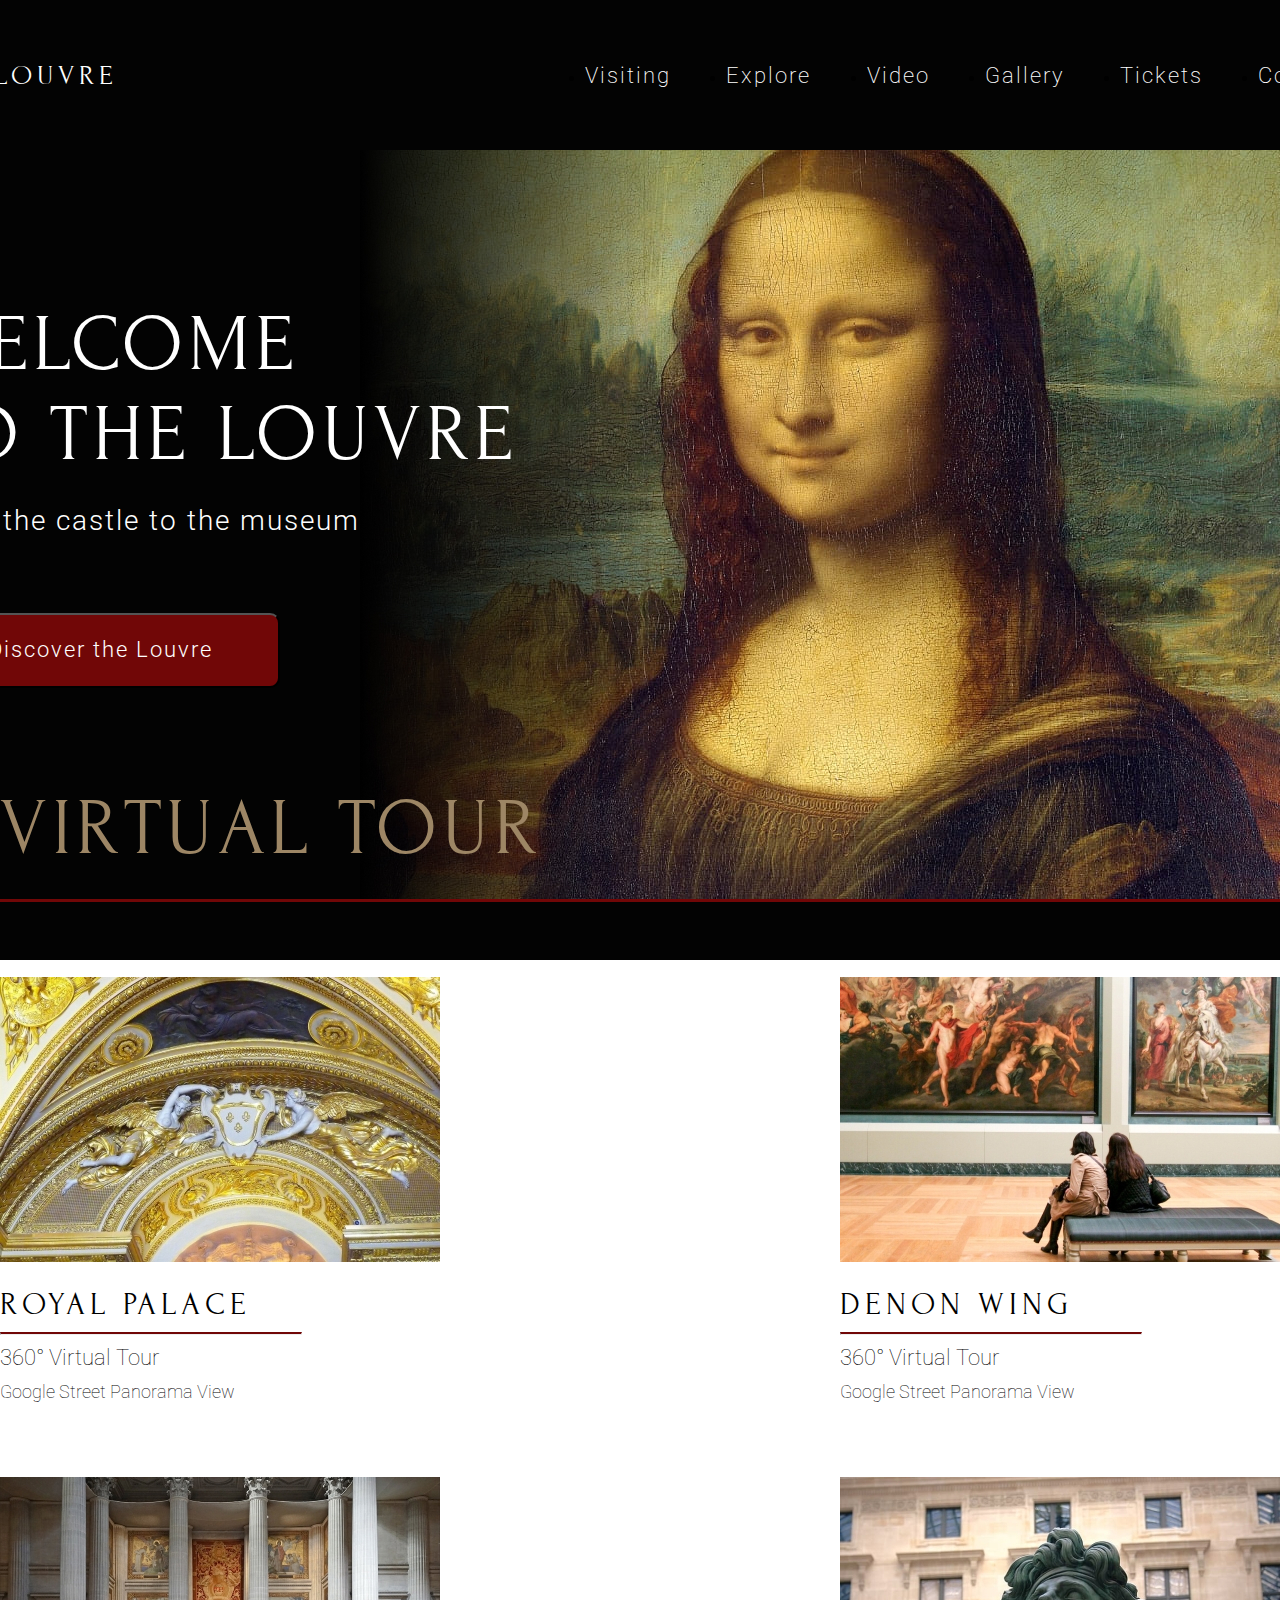
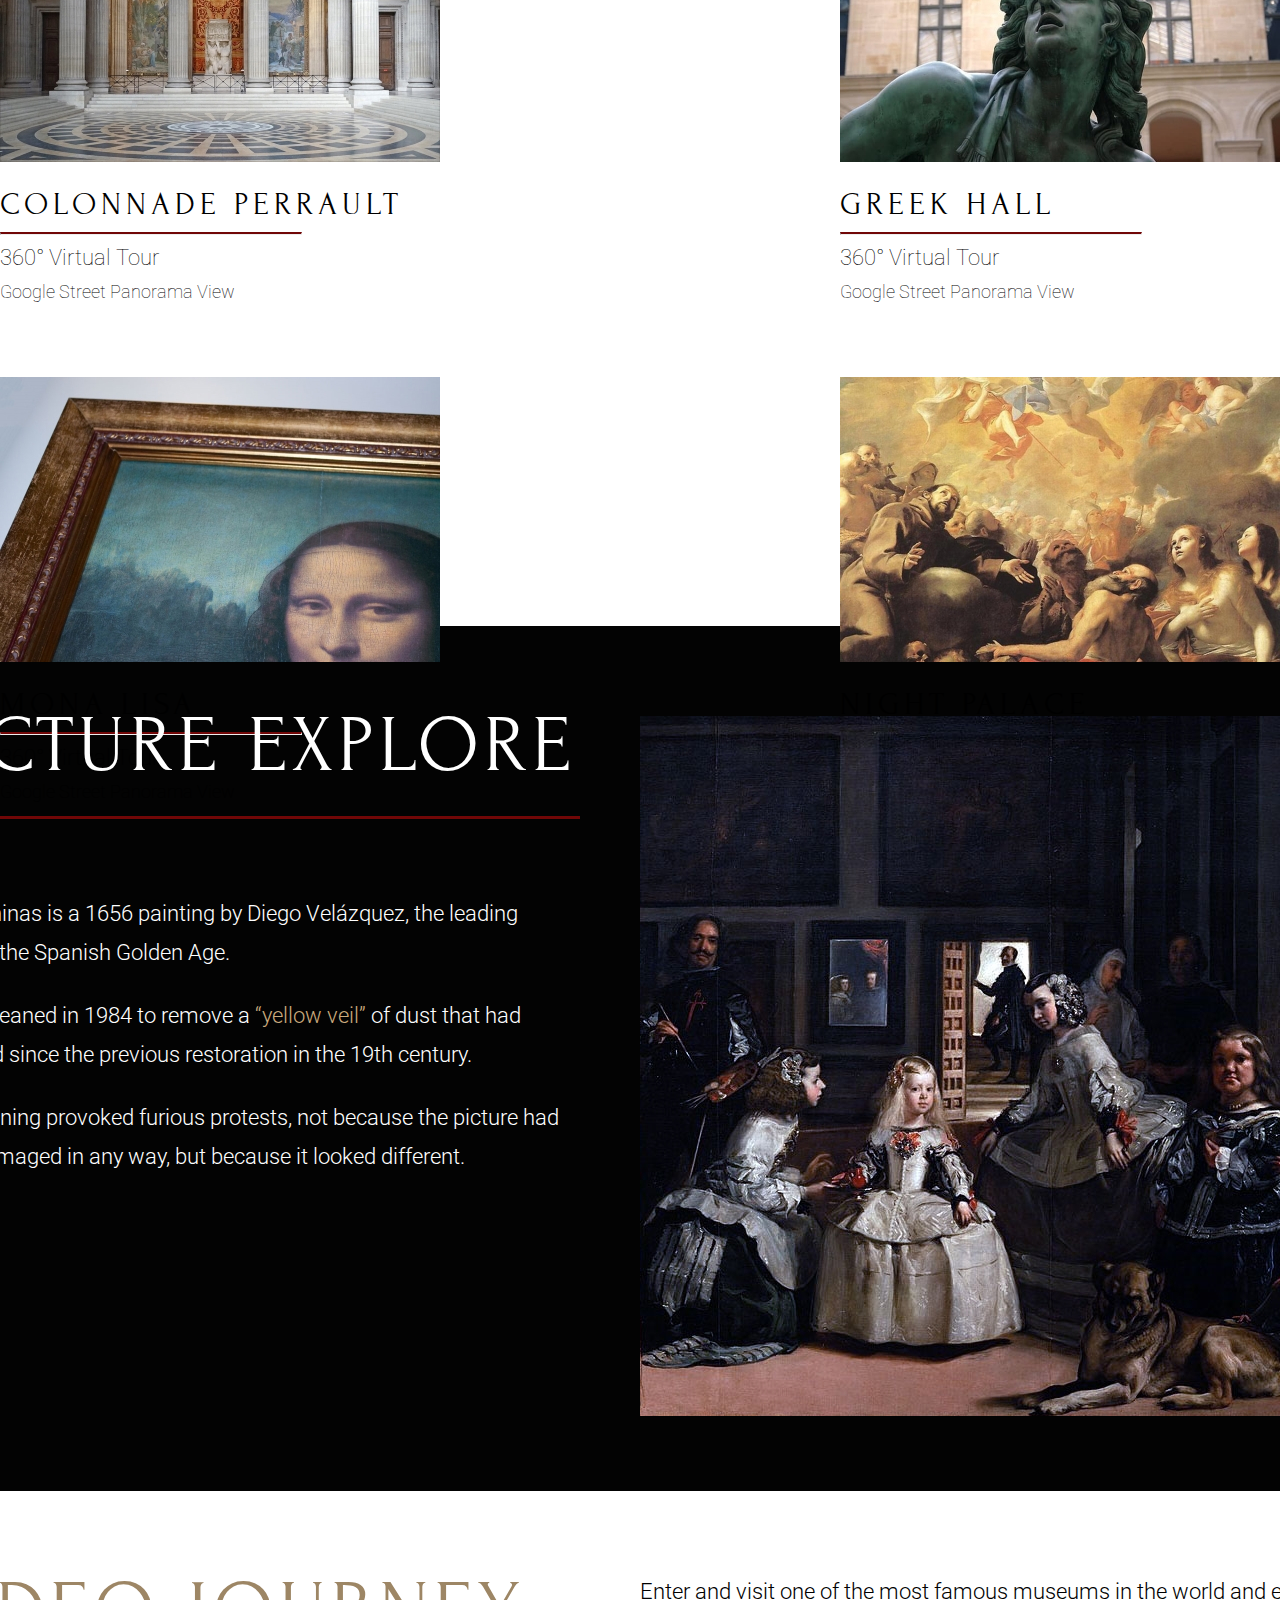
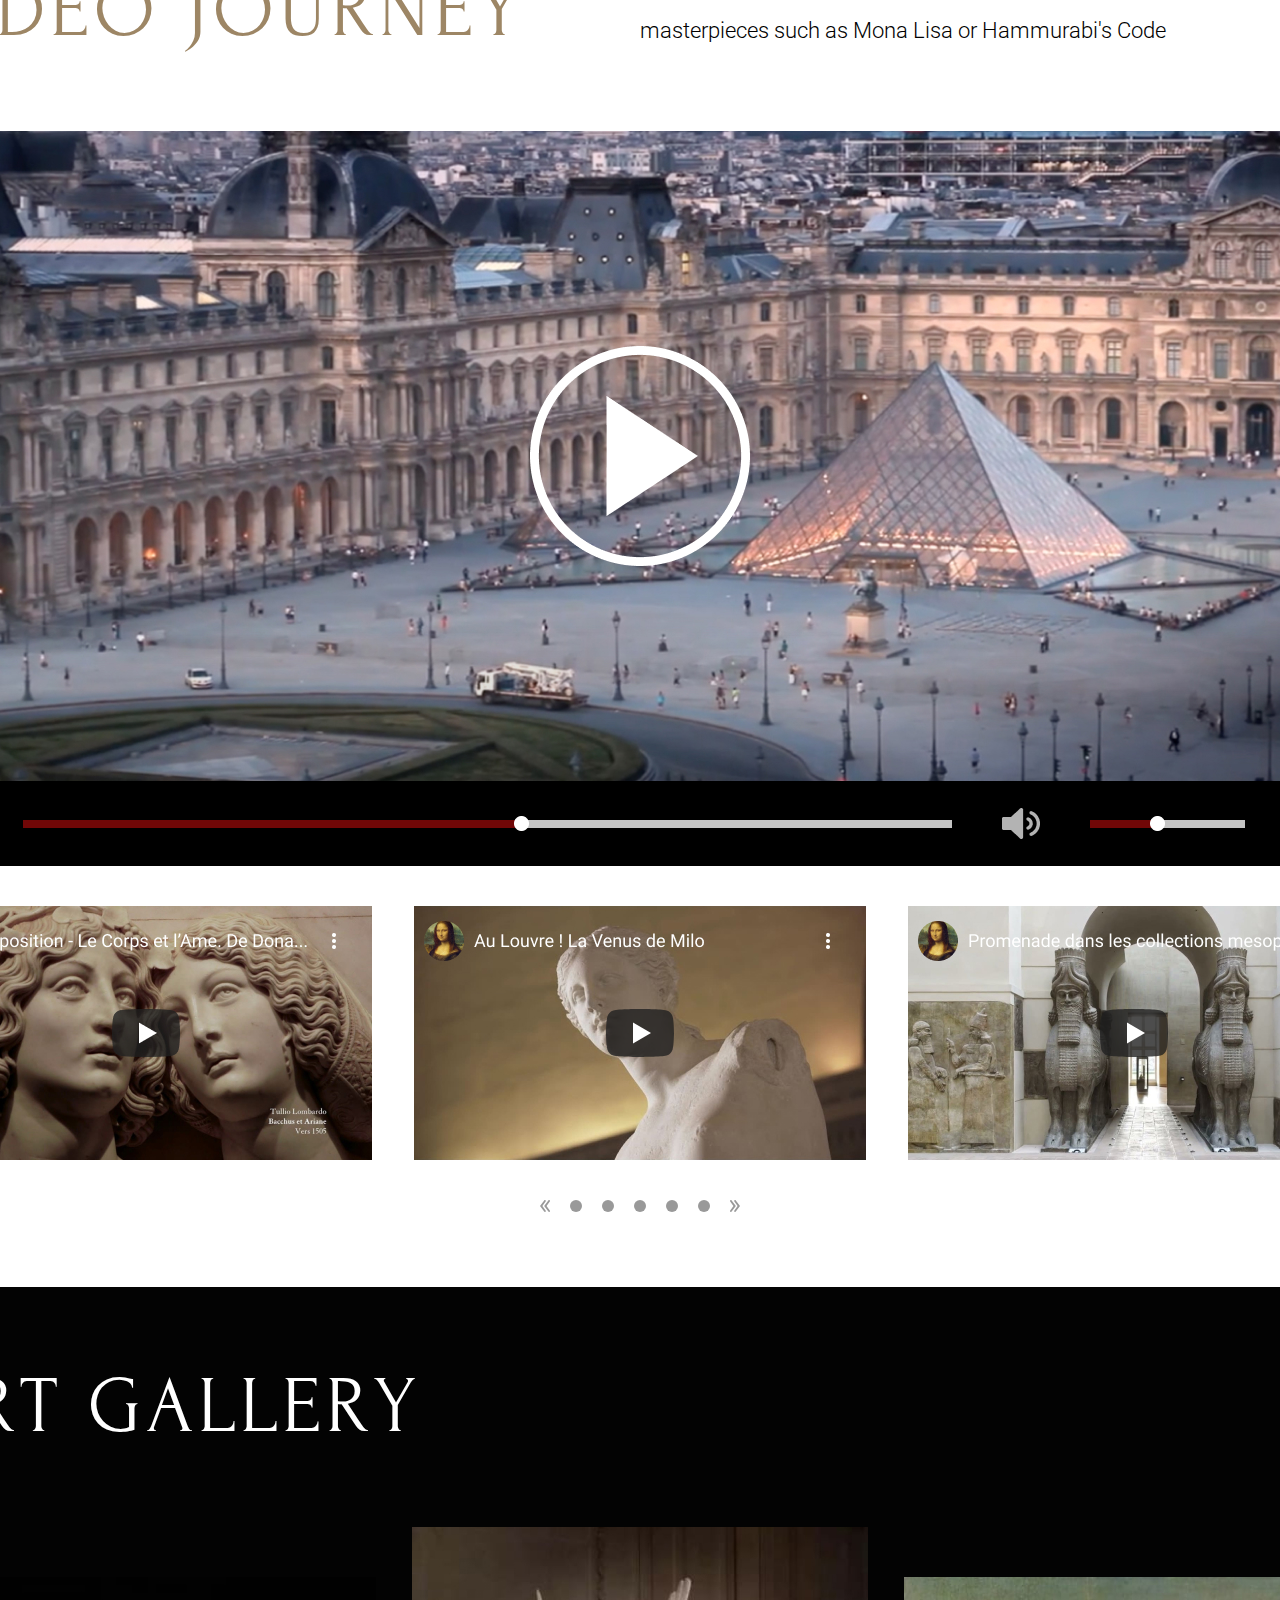
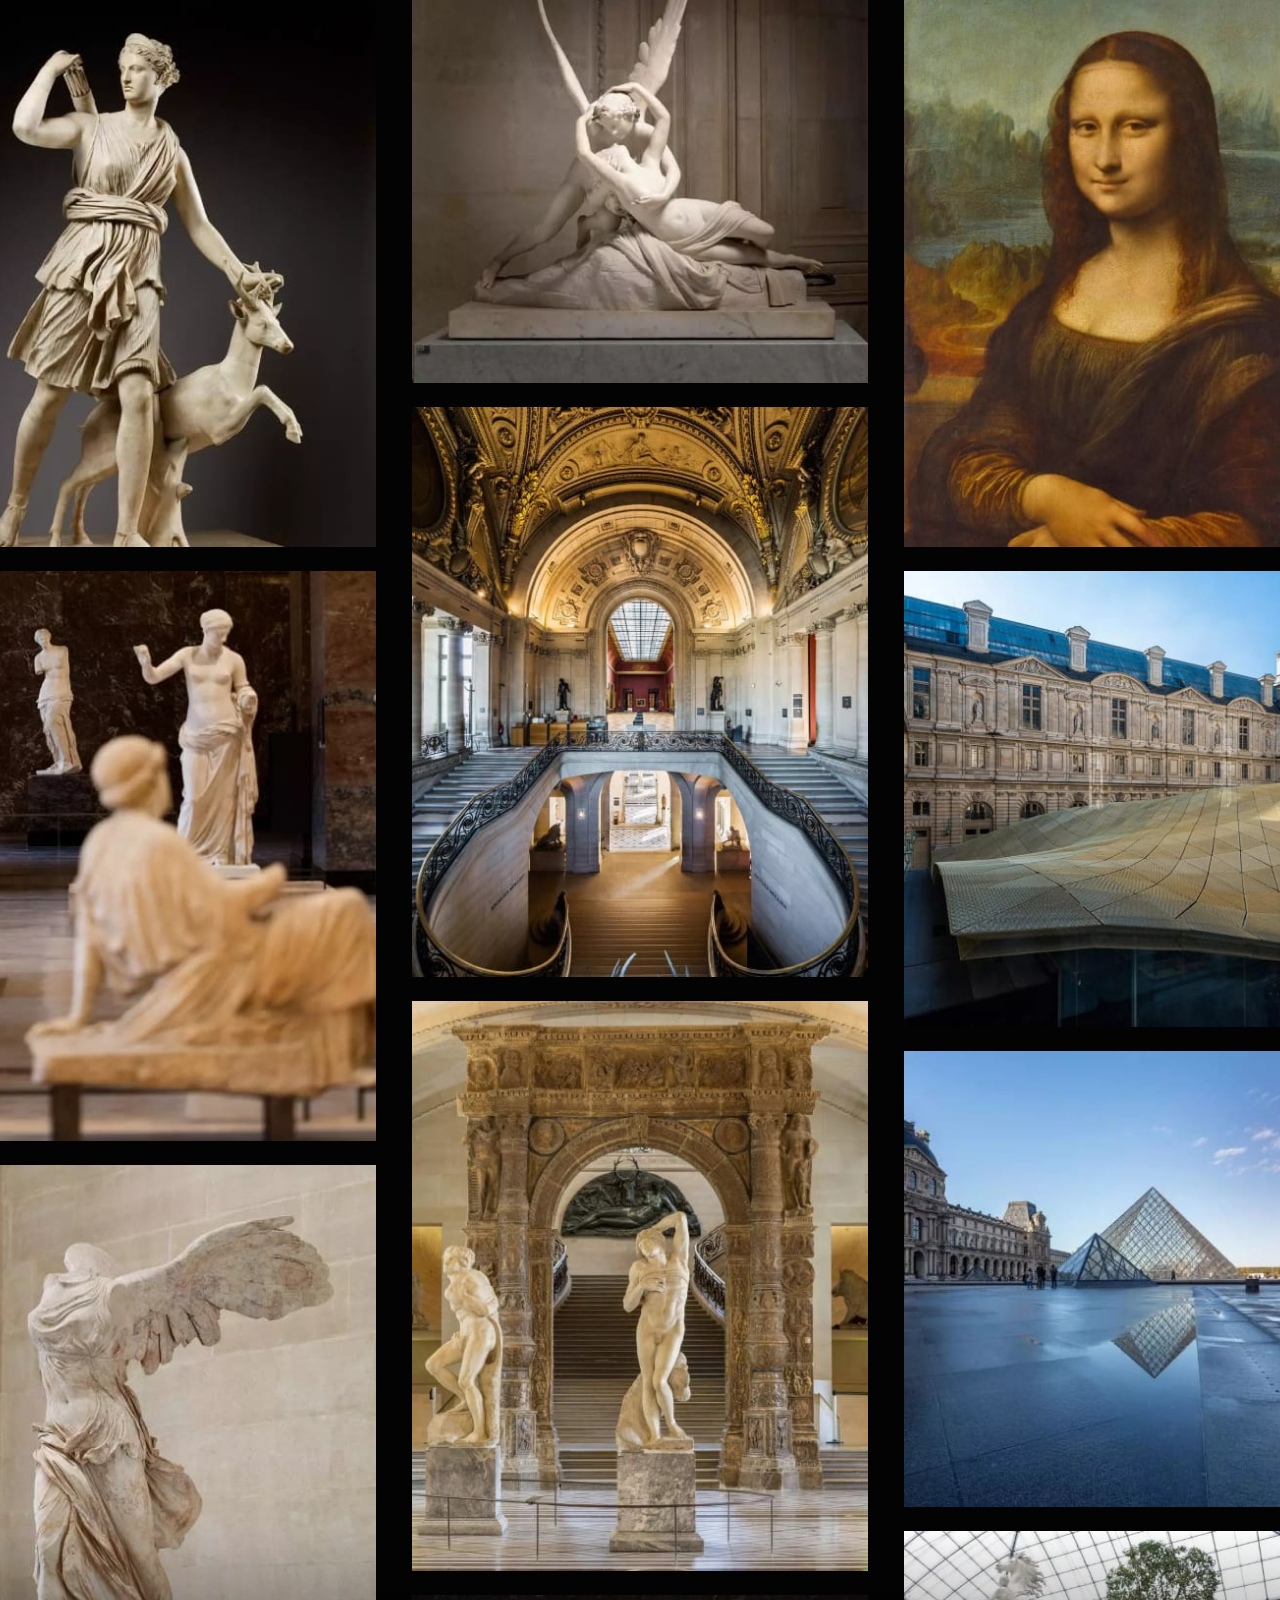
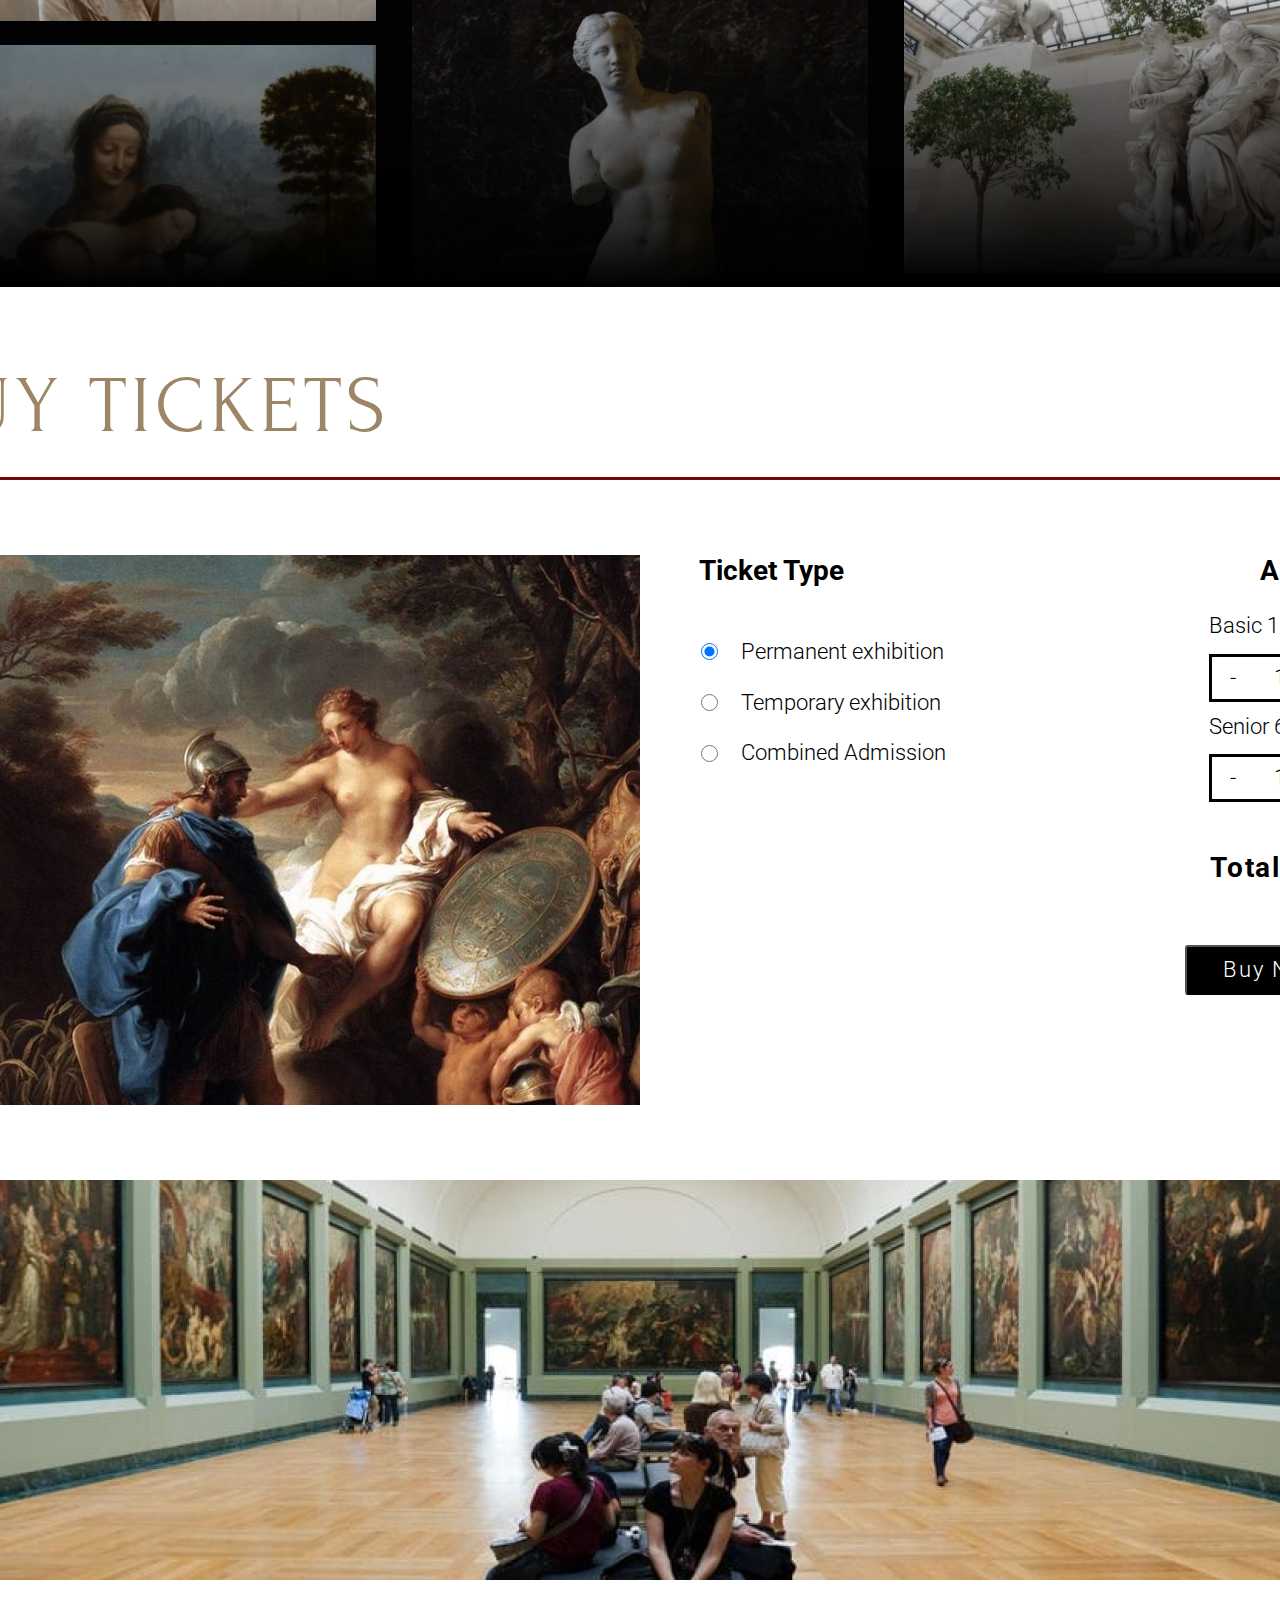
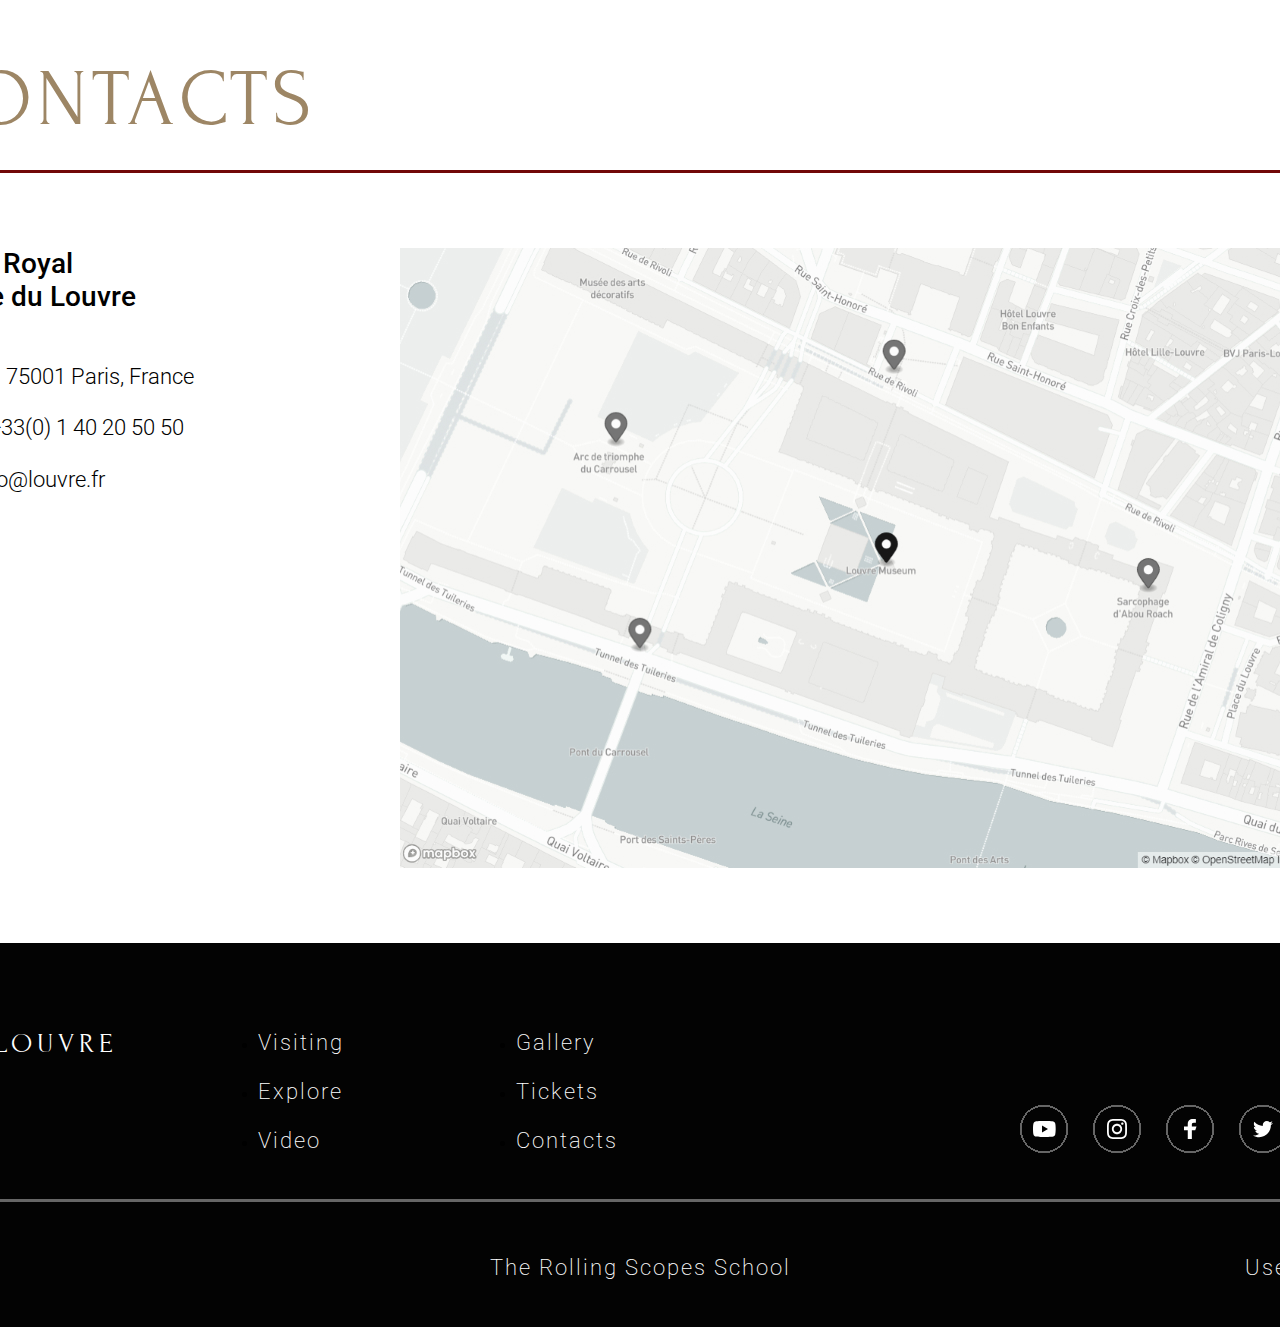
==== commit 95cc3631: "img" ====
--- a/index.html
+++ b/index.html
@@ -1,9 +1,9 @@
 <html>
     <head> 
         <link rel="stylesheet" href="style.css" >
-        <link rel="stylesheet" href="420.css" media="screen and (max-width:480px)">
-        <link rel="stylesheet" href="768.css" media="screen and (min-width:768px) and (max-width:1023px)">
-        <link rel="stylesheet" href="1024.css" media="screen and (min-width:1024px) and (max-width:1919px)" >
+       
+       
+        <link rel="stylesheet" href="1024.css" media="screen and  (max-width:1024px)" > <link rel="stylesheet" href="768.css" media="screen and (max-width:768px)"> <link rel="stylesheet" href="420.css" media="screen and (max-width:480px)">
         <link rel="preconnect" href="https://fonts.googleapis.com">
         <link rel="preconnect" href="https://fonts.gstatic.com" crossorigin>
         <link href="https://fonts.googleapis.com/css2?family=Forum&family=Roboto:wght@100;300;400;500;700&display=swap" rel="stylesheet">
@@ -48,8 +48,8 @@
                         </span>                     
                         <input type="submit" value="Discover the Louvre" />                  
                     </div>
-                    <img  id="header_img" src="1.jpg" alt="">
-                    <img class="header_description__img" src="1 (3).jpg" alt="">
+                    <img  id="header_img" src="Img/1.jpg" alt="">
+                    <img class="header_description__img" src="Img/1 (3).jpg" alt="">
                 </div>
             
         </section>
@@ -60,7 +60,7 @@
                 </span>
                 <div class="exposition_menu">
                     <div class="exposition_menu__item">
-                        <img src="Rectangle.jpg" alt=""> 
+                        <img src="Img/Rectangle.jpg" alt=""> 
                         <div class="menu_item__link"><a href="">ROYAL PALACE </a>
                             <hr >
                             </div>
@@ -68,7 +68,7 @@
                             <div class="menu_item__text2">Google Street Panorama View </div>
                         </div>
                     <div class="exposition_menu__item">
-                        <img src="Rectangle (1).jpg" alt="">
+                        <img src="Img/Rectangle (1).jpg" alt="">
                         <div class="menu_item__link"><a href="">DENON WING </a>
                                 <hr >
                             </div>
@@ -76,7 +76,7 @@
                             <div class="menu_item__text2">Google Street Panorama View </div>
                         </div>
                     <div class="exposition_menu__item">
-                        <img src="Rectangle (2).jpg" alt="">
+                        <img src="Img/Rectangle (2).jpg" alt="">
                         <div class="menu_item__link"><a href="">COLONNADE PERRAULT </a>
                             <hr  >
                         </div>
@@ -84,7 +84,7 @@
                         <div class="menu_item__text2">Google Street Panorama View </div>
                     </div>
                     <div class="exposition_menu__item">
-                        <img src="Rectangle (3).jpg" alt="">
+                        <img src="Img/Rectangle (3).jpg" alt="">
                         <div class="menu_item__link"><a href="">GREEK HALL </a>
                             <hr >
                         </div>
@@ -92,7 +92,7 @@
                         <div class="menu_item__text2">Google Street Panorama View </div>
                     </div>
                     <div class="exposition_menu__item">
-                        <img src="Rectangle (4).jpg" alt="">
+                        <img src="Img/Rectangle (4).jpg" alt="">
                         <div class="menu_item__link"><a href="">MONA LISA </a>
                             <hr >
                         </div>
@@ -100,7 +100,7 @@
                         <div class="menu_item__text2">Google Street Panorama View </div>
                     </div>
                     <div class="exposition_menu__item">
-                        <img src="Rectangle (5).jpg" alt="">
+                        <img src="Img/Rectangle (5).jpg" alt="">
                         <div class="menu_item__link"><a href="">NIGHT PALACE </a>
                             <hr>
                         </div>
@@ -125,7 +125,7 @@
                             <br> been damaged in any way, but because it looked different.</p> 
                     </span>
                 </div>
-                <img class="pict" src="Rectangle (7).jpg" alt="">
+                <img class="pict" src="Img/Rectangle (7).jpg" alt="">
             </div>
         </section>
         <section id="video_journey">
@@ -138,45 +138,45 @@
                 <div class="video_slide">
                     <div class="contaner_slide">
                         <div class="slid">
-                            <img  src="Rectangle (8).jpg" alt="">
+                            <img  src="Img/Rectangle (8).jpg" alt="">
                             <div class="youtube_icon">
-                                <img src="Frame (1).png" alt="">
+                                <img src="Img/Frame (1).png" alt="">
                             </div>
                         </div>
                         <div class="video_player__switch">
                             <div class="player_switch_1" >
-                                <img src="Frame (2).png" alt="">                               
+                                <img src="Img/Frame (2).png" alt="">                               
                             </div>
                             <div class="player_switch_2" >
-                                <img src="Frame (3).png" alt="">                               
+                                <img src="Img/Frame (3).png" alt="">                               
                             </div>
                             <div class="player_switch_3" >
-                                <img src="volume.png" alt="">                               
+                                <img src="Img/volume.png" alt="">                               
                             </div>
                             <div class="player_switch_4" >
-                                <img src="Frame (4).png" alt="">                               
+                                <img src="Img/Frame (4).png" alt="">                               
                             </div>
                             <div class="player_switch_5" >
-                                <img src="Frame (5).png" alt="">                               
+                                <img src="Img/Frame (5).png" alt="">                               
                             </div>
                         </div>
                     </div>
                     <div class="contaner_slide768">
-                        <img src="Frame (5).jpg" alt="">
+                        <img src="Img/Frame (5).jpg" alt="">
                     </div>
                     <div class="contaner_slide420">
-                        <img src="Frame (7).jpg" alt="">
+                        <img src="Img/Frame (7).jpg" alt="">
                     </div>
                     <div class="video_player__slide768">
-                        <img src="Video slide item (3).jpg" alt="">
-                        <img src="Video slide item (4).jpg" alt="">
+                        <img src="Img/Video slide item (3).jpg" alt="">
+                        <img src="Img/Video slide item (4).jpg" alt="">
                     </div>
                     <div class="video_player__slide">
                         <div class="slide">
-                            <img src="Video slide item.jpg" alt="">
+                            <img src="Img/Video slide item.jpg" alt="">
                         </div>
                         <div class="slide"> 
-                            <img src="Video slide item (1).jpg" alt="">
+                            <img src="Img/Video slide item (1).jpg" alt="">
                             <div class="youtube_icon">
                                 <svg width="68" height="48" viewBox="0 0 68 48" fill="none" xmlns="http://www.w3.org/2000/svg">
                                     <g clip-path="url(#clip0_1_2010)">
@@ -192,7 +192,7 @@
                             </div>   
                         </div>
                         <div class="slide">      
-                            <img src="Video slide item (2).jpg" alt="">
+                            <img src="Img/Video slide item (2).jpg" alt="">
                             <div class="youtube_icon">
                                 <svg width="68" height="48" viewBox="0 0 68 48" fill="none" xmlns="http://www.w3.org/2000/svg">
                                 <g clip-path="url(#clip0_1_2010)">
@@ -235,53 +235,53 @@
                 </span>
                 <div class="art_image">
                     <div class="art_image_colum">   
-                        <img src="galery2 1.jpg" alt=""><img src="galery9 1.jpg" alt="">
-                        <img src="galery4 1.jpg" alt=""><img src="galery6 1.jpg" alt="">
-                    </div>
-                    <div class="art_image_colum">
-                        <img src="galery1 1.jpg" alt=""> <img src="galery8 1.jpg" alt="">
-                        <img src="galery3 1.jpg" alt=""><img src="galery5 1.jpg" alt="">
-                    </div>
-                    <div class="art_image_colum">
-                        <img src="galery7 1.jpg" alt=""><img src="galery10 1.jpg" alt="">
-                        <img src="galery15 1.jpg" alt=""><img class="image_colum__last" src="galery12 1.jpg" alt="">
+                        <img src="Img/galery2 1.jpg" alt=""><img src="Img/galery9 1.jpg" alt="">
+                        <img src="Img/galery4 1.jpg" alt=""><img src="Img/galery6 1.jpg" alt="">
+                    </div>
+                    <div class="art_image_colum">
+                        <img src="Img/galery1 1.jpg" alt=""> <img src="Img/galery8 1.jpg" alt="">
+                        <img src="Img/galery3 1.jpg" alt=""><img src="Img/galery5 1.jpg" alt="">
+                    </div>
+                    <div class="art_image_colum">
+                        <img src="Img/galery7 1.jpg" alt=""><img src="Img/galery10 1.jpg" alt="">
+                        <img src="Img/galery15 1.jpg" alt=""><img class="image_colum__last" src="Img/galery12 1.jpg" alt="">
                     </div>
                     <div class="art_image__gradient"></div>
                 </div>
                 <div class="art_image_1024">
                     <div class="art_image_colum">   
-                        <img src="galery1 1 (1).jpg" alt=""><img src="galery2 1 (1).jpg" alt="">
-                        <img src="galery11 1.jpg" alt=""><img src="galery5 1 (1).jpg" alt="">
-                    </div>
-                    <div class="art_image_colum">
-                        <img src="galery7 1 (1).jpg" alt=""> <img src="galery8 1 (1).jpg" alt="">
-                        <img src="galery13 1.jpg" alt=""><img src="galery14 1.jpg" alt="">
-                    </div>
-                    <div class="art_image_colum">
-                        <img src="galery12 1 (1).jpg" alt=""><img src="galery3 1 (1).jpg" alt="">
-                        <img src="galery4 1 (1).jpg" alt=""><img  src="galery6 1 (1).jpg" alt="">
+                        <img src="Img/galery1 1 (1).jpg" alt=""><img src="Img/galery2 1 (1).jpg" alt="">
+                        <img src="Img/galery11 1.jpg" alt=""><img src="Img/galery5 1 (1).jpg" alt="">
+                    </div>
+                    <div class="art_image_colum">
+                        <img src="Img/galery7 1 (1).jpg" alt=""> <img src="Img/galery8 1 (1).jpg" alt="">
+                        <img src="Img/galery13 1.jpg" alt=""><img src="Img/galery14 1.jpg" alt="">
+                    </div>
+                    <div class="art_image_colum">
+                        <img src="Img/galery12 1 (1).jpg" alt=""><img src="Img/galery3 1 (1).jpg" alt="">
+                        <img src="Img/galery4 1 (1).jpg" alt=""><img  src="Img/galery6 1 (1).jpg" alt="">
                     </div>
                     <div class="art_image__gradient"></div>
                 </div>
                 <div class="art_image_768">
                     <div class="art_image_colum">   
-                        <img src="galery4 1 (3).jpg" alt=""><img src="galery7 1 (2).jpg" alt="">
-                        <img src="galery11 1 (1).jpg" alt="">
-                    </div>
-                    <div class="art_image_colum">
-                        <img src="galery13 1 (1).jpg" alt=""><img src="galery12 1 (3).jpg" alt="">
-                        <img src="galery9 2.jpg" alt=""><img src="galery10 2.jpg" alt="">
+                        <img src="Img/galery4 1 (3).jpg" alt=""><img src="Img/galery7 1 (2).jpg" alt="">
+                        <img src="Img/galery11 1 (1).jpg" alt="">
+                    </div>
+                    <div class="art_image_colum">
+                        <img src="Img/galery13 1 (1).jpg" alt=""><img src="Img/galery12 1 (3).jpg" alt="">
+                        <img src="Img/galery9 2.jpg" alt=""><img src="Img/galery10 2.jpg" alt="">
                     </div>
                     <div class="art_image__gradient"></div>
                 </div>
                 <div class="art_image_420">
                     <div class="art_image_colum">   
-                        <img src="galery7 1 (3).jpg" alt=""><img src="galery5 2.jpg" alt="">
-                        <img src="galery14 2.jpg" alt="">
-                    </div>
-                    <div class="art_image_colum">
-                        <img src="galery9 2 (1).jpg" alt=""><img src="galery10 2 (1).jpg" alt="">
-                        <img src="galery12 1 (4).jpg" alt=""><img src="galery4 2.jpg" alt="">
+                        <img src="Img/galery7 1 (3).jpg" alt=""><img src="Img/galery5 2.jpg" alt="">
+                        <img src="Img/galery14 2.jpg" alt="">
+                    </div>
+                    <div class="art_image_colum">
+                        <img src="Img/galery9 2 (1).jpg" alt=""><img src="Img/galery10 2 (1).jpg" alt="">
+                        <img src="Img/galery12 1 (4).jpg" alt=""><img src="Img/galery4 2.jpg" alt="">
                     </div>
                     <div class="art_image__gradient"></div>
                 </div>
@@ -291,10 +291,10 @@
             <div class="container_buy_tickets">
                 <div class="exposition_title">BUY TICKETS</div>
                     <div class="container_description">
-                        <img class="container_description_img1920"src="Rectangle (9).jpg" alt="">
-                        <img class="container_description_img1024" src="Rectangle (11).jpg" alt="">
-                        <img class="container_description_img768" src="Rectangle (12).jpg" alt="">
-                        <img class="container_description_img420" src="Rectangle (13).jpg" alt="">
+                        <img class="container_description_img1920"src="Img/Rectangle (9).jpg" alt="">
+                        <img class="container_description_img1024" src="Img/Rectangle (11).jpg" alt="">
+                        <img class="container_description_img768" src="Img/Rectangle (12).jpg" alt="">
+                        <img class="container_description_img420" src="Img/Rectangle (13).jpg" alt="">
                         <div class="description_ticket">
                             <span class="ticket_type__title">Ticket Type</span>
                             <div class="ticket_type__radio">
@@ -342,10 +342,10 @@
                         </div>
                     </div>     
             </div>
-            <img class="container_description_img1920" src="parallax 1.jpg" alt="">
-            <img class="container_description_img1024" src="parallax 1 (1).jpg" alt="">
-            <img class="container_description_img768" src="parallax 1 (2).jpg" alt="">
-            <img class="container_description_img420" src="parallax 1 (3).jpg" alt="">     
+            <img class="container_description_img1920" src="Img/parallax 1.jpg" alt="">
+            <img class="container_description_img1024" src="Img/parallax 1 (1).jpg" alt="">
+            <img class="container_description_img768" src="Img/parallax 1 (2).jpg" alt="">
+            <img class="container_description_img420" src="Img/parallax 1 (3).jpg" alt="">     
         </section>
         <section id="contacts">
             <div class="contaner_contacts">
@@ -359,8 +359,8 @@
                                 <p>mail: info@louvre.fr</p>
                          </span>
                         </div>
-                        <img class="contacts_map" src="Rectangle (10).jpg" alt="">
-                        <img class="contacts_map420" src="Rectangle (14).jpg" alt="">
+                        <img class="contacts_map" src="Img/Rectangle (10).jpg" alt="">
+                        <img class="contacts_map420" src="Img/Rectangle (14).jpg" alt="">
                     </div> 
             </div>
             <div class="end_menu">
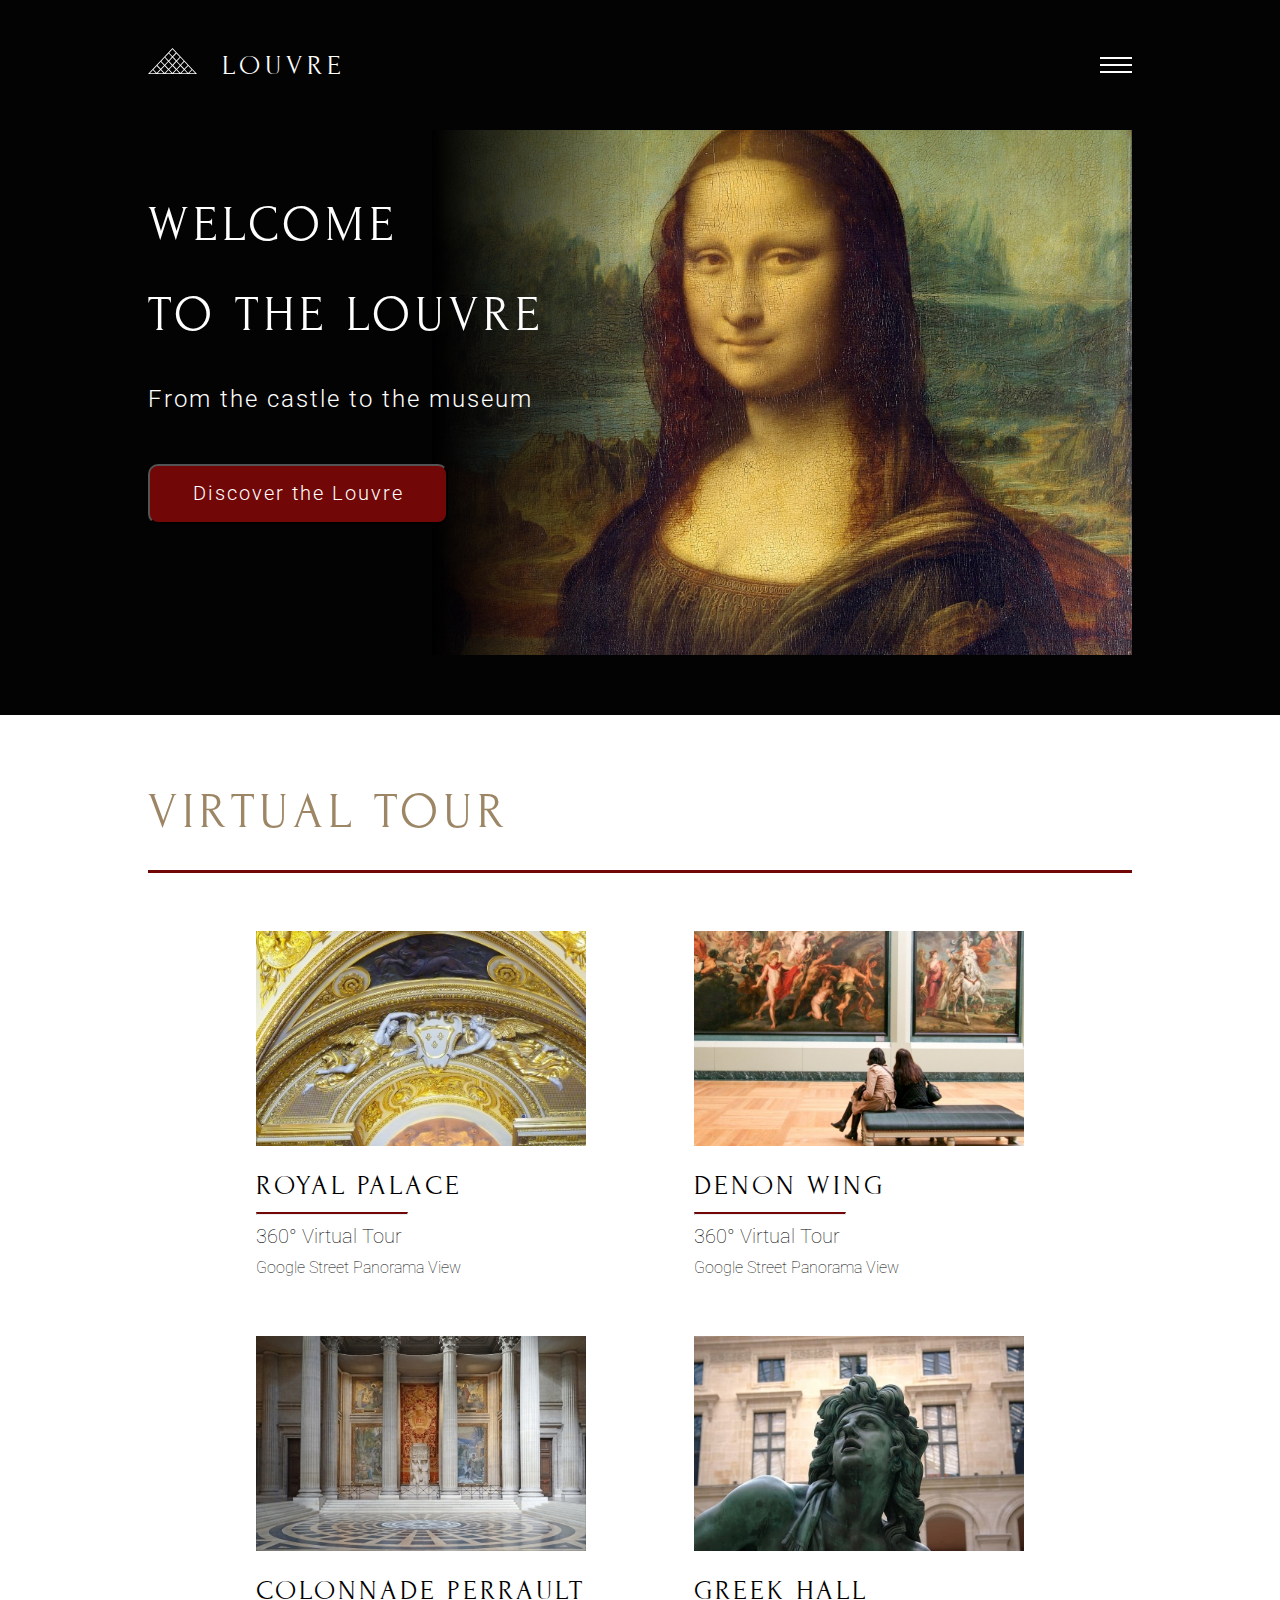
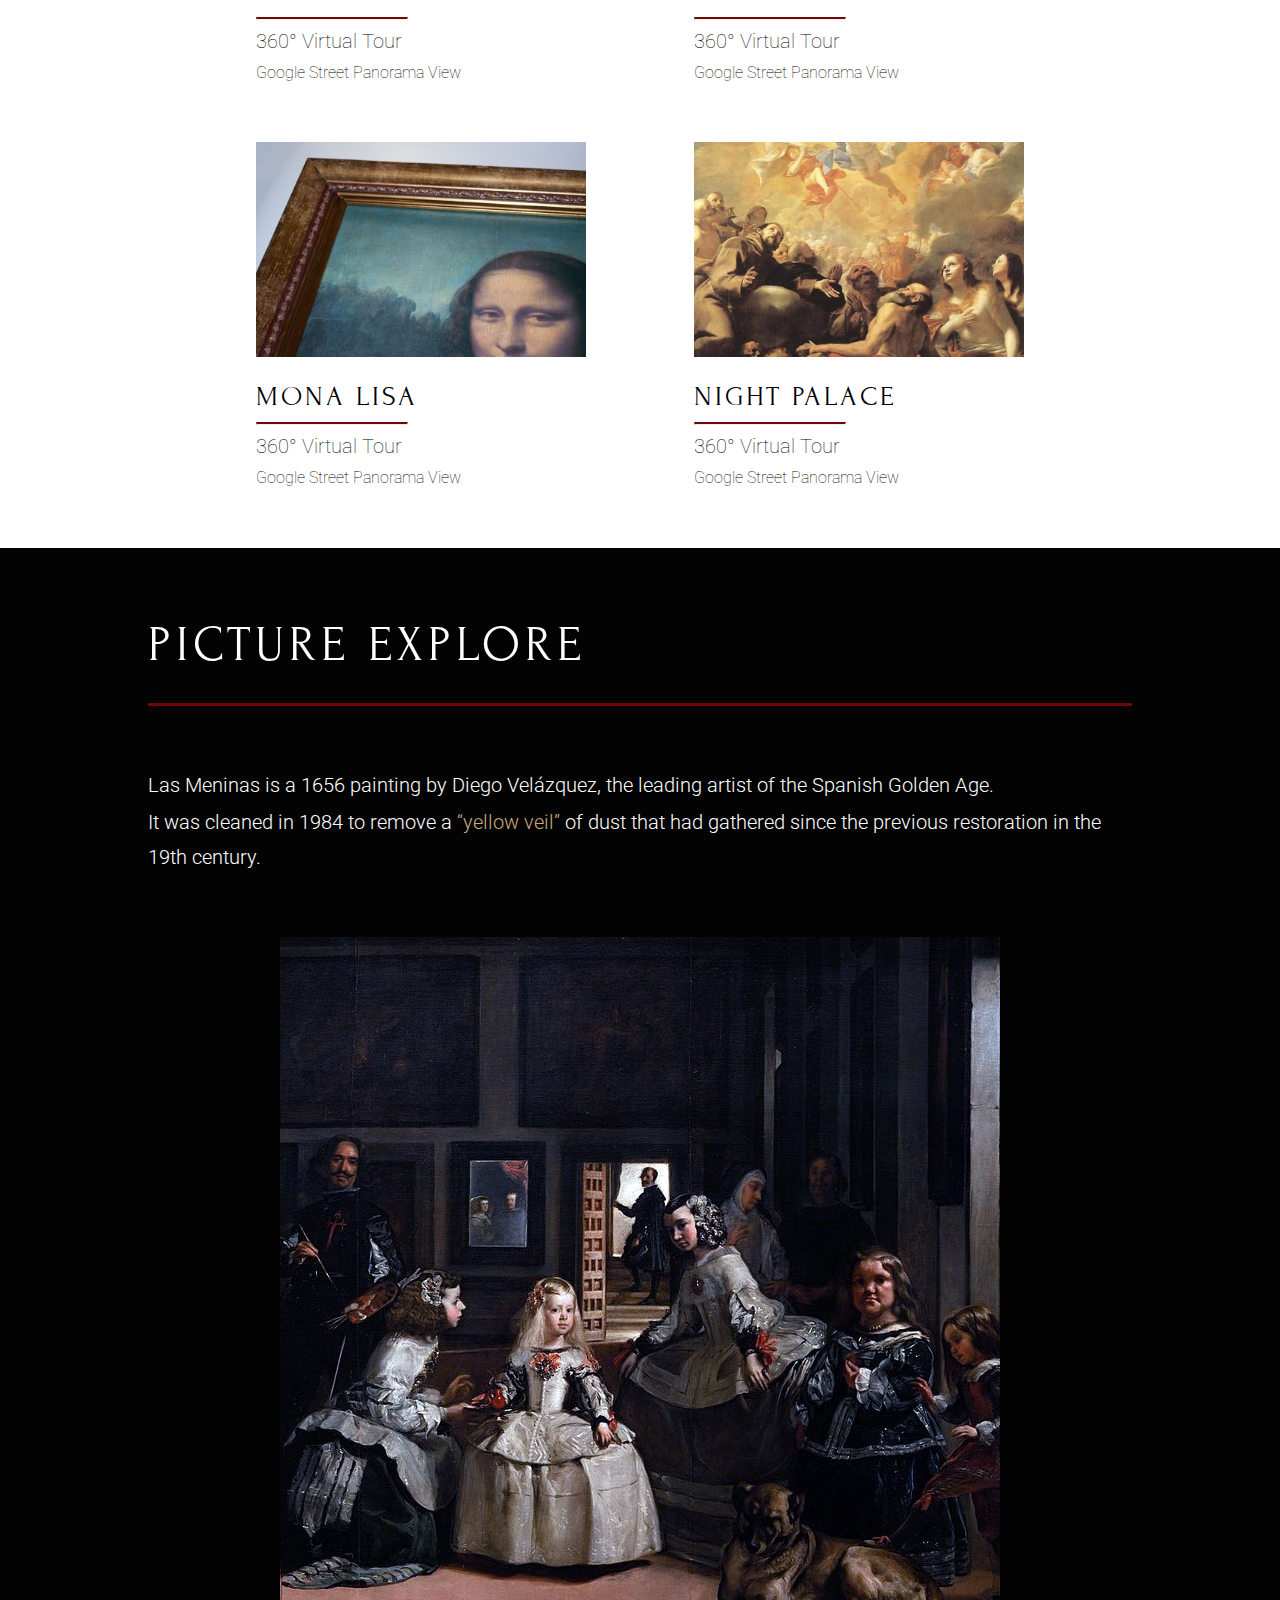
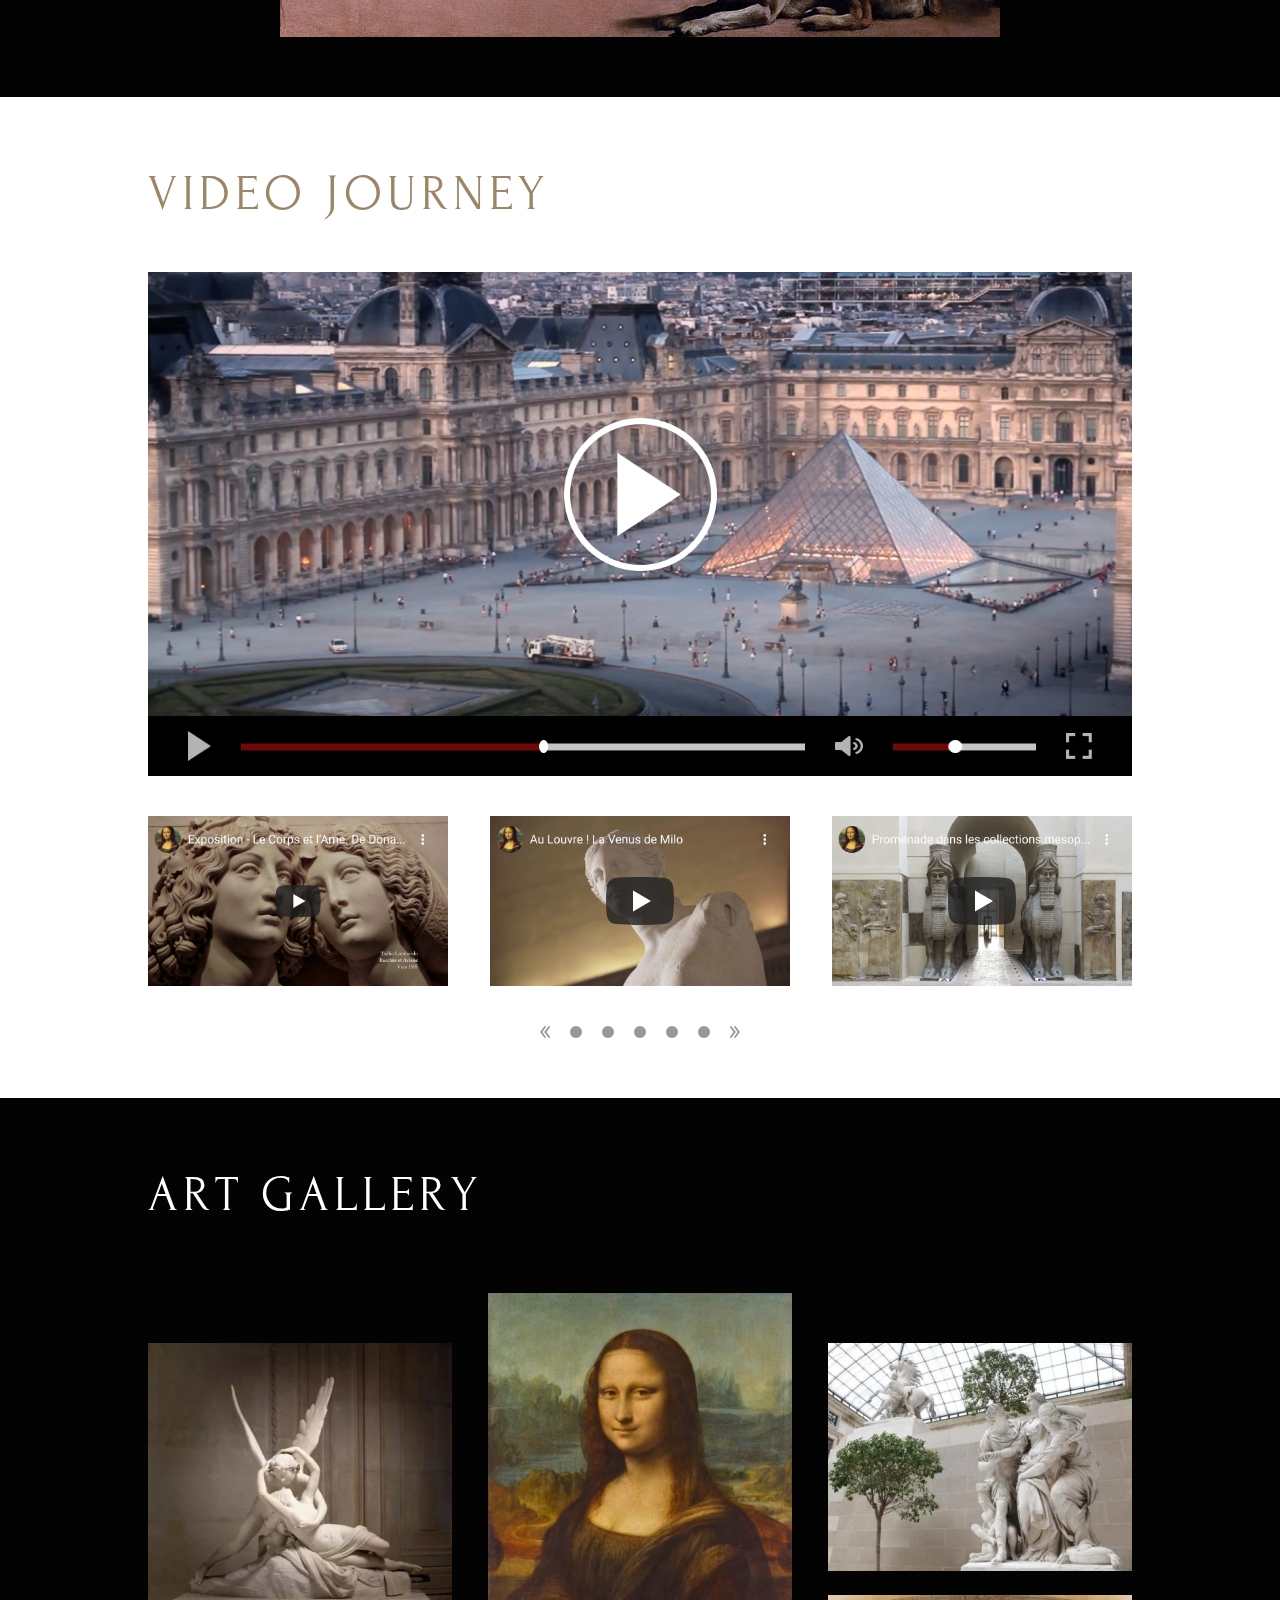
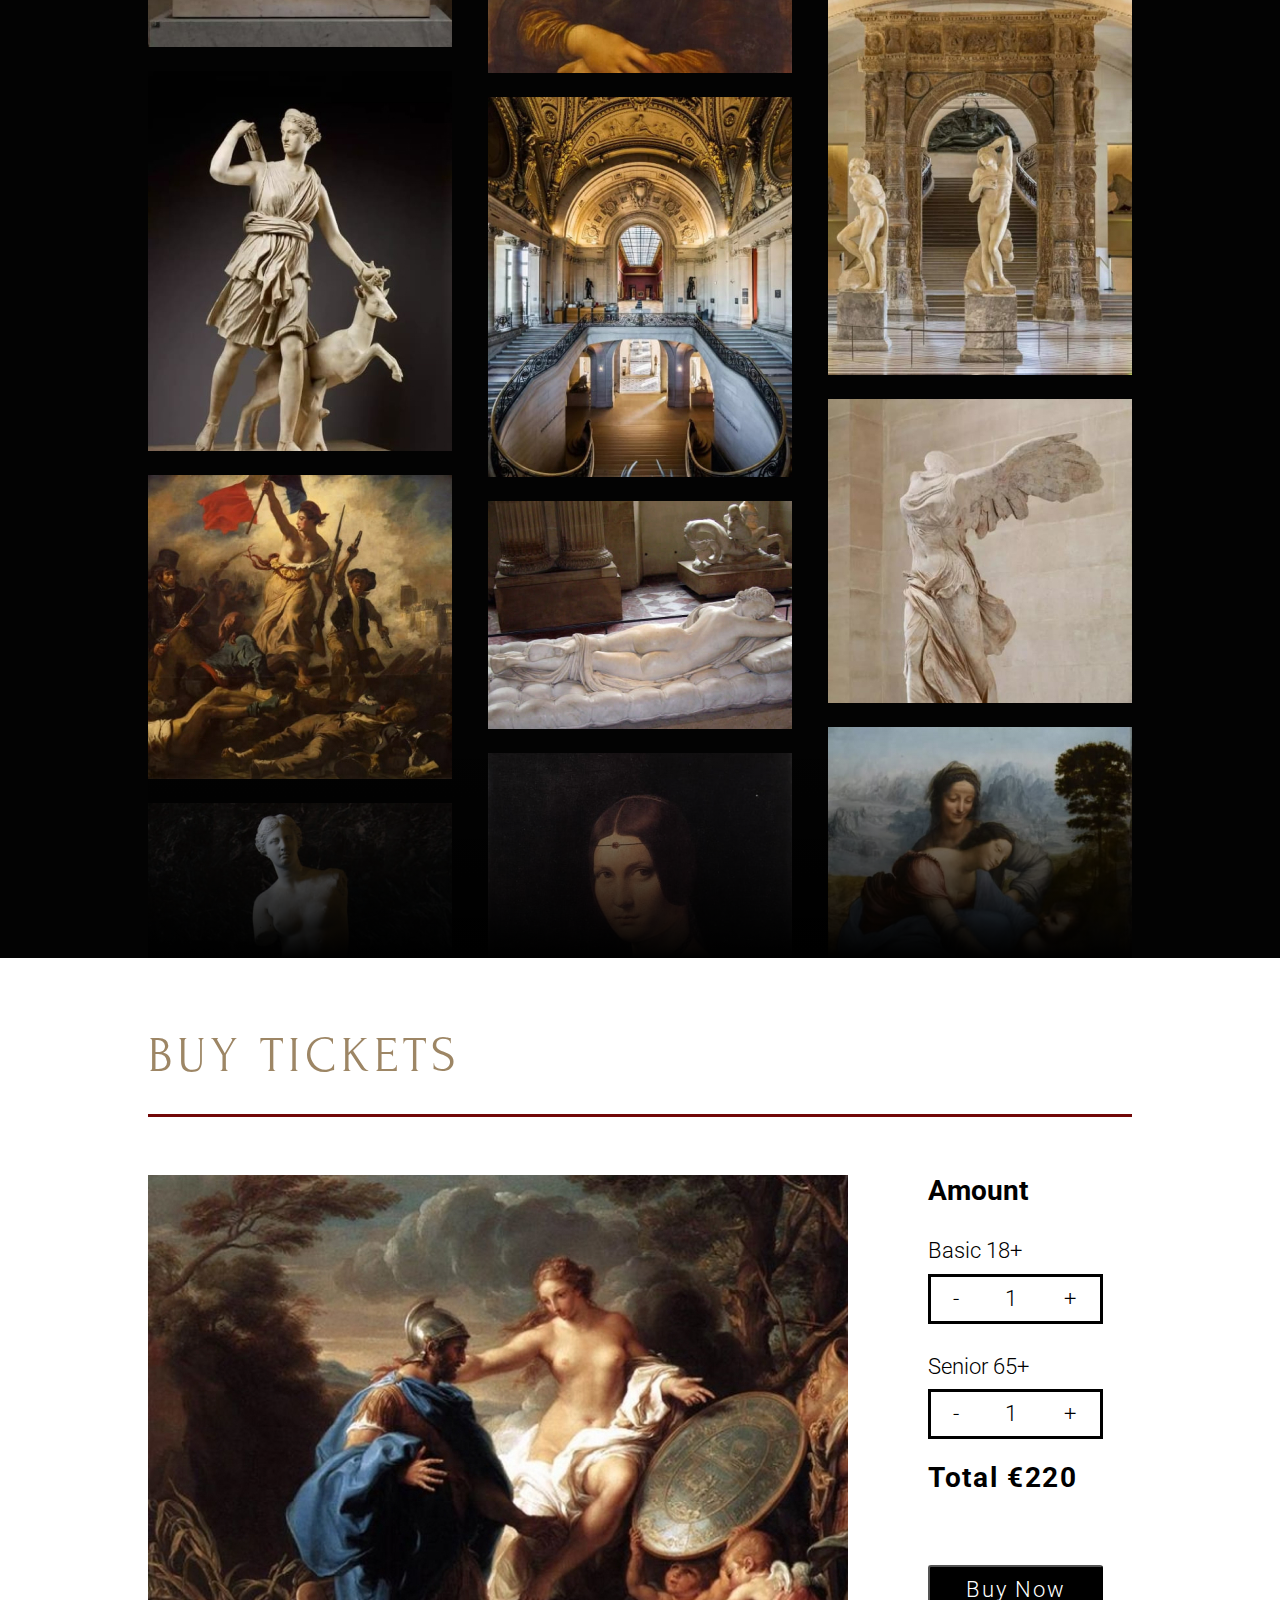
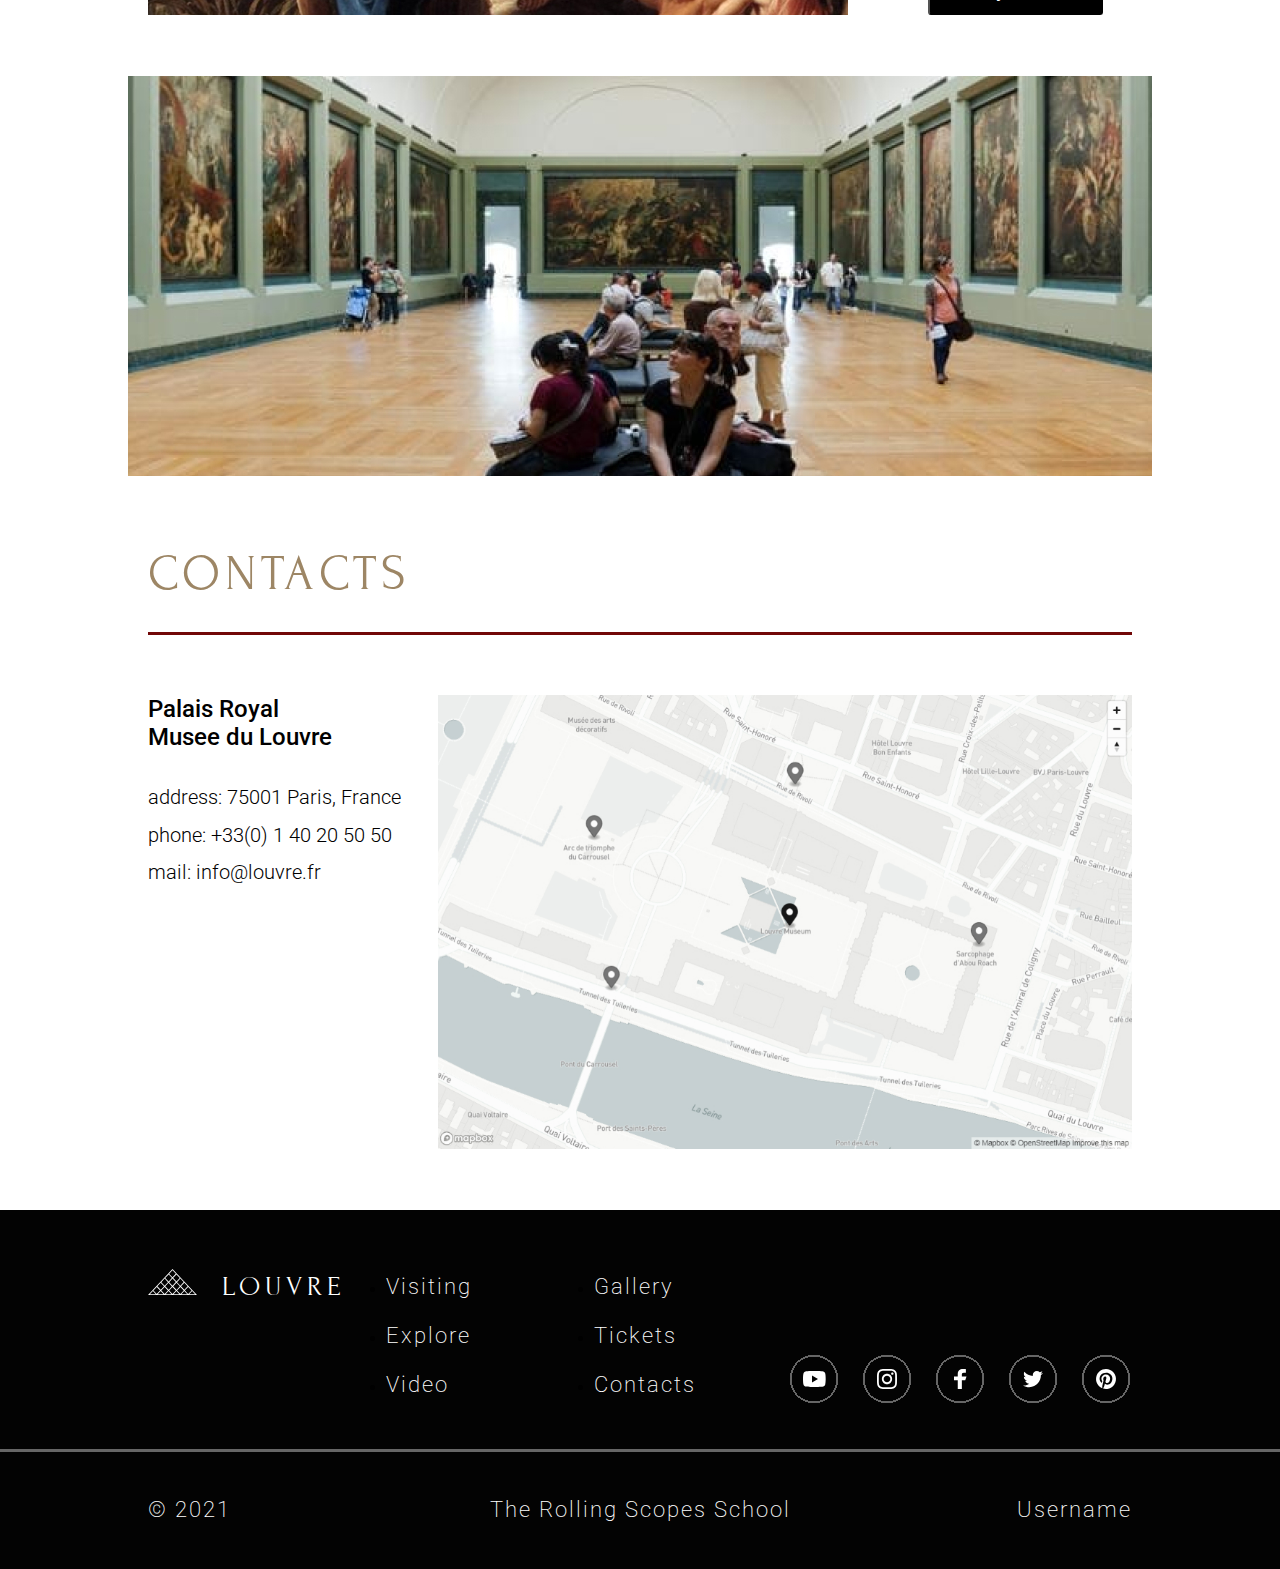
==== commit 3c2c9bff: "img2" ====
--- a/index.html
+++ b/index.html
@@ -1,9 +1,9 @@
 <html>
     <head> 
         <link rel="stylesheet" href="style.css" >
-       
-       
-        <link rel="stylesheet" href="1024.css" media="screen and  (max-width:1024px)" > <link rel="stylesheet" href="768.css" media="screen and (max-width:768px)"> <link rel="stylesheet" href="420.css" media="screen and (max-width:480px)">
+        <link rel="stylesheet" href="420.css" media="screen and (max-width:480px)">
+        <link rel="stylesheet" href="768.css" media="screen and (min-width:768px) and (max-width:1023px)">
+        <link rel="stylesheet" href="1024.css" media="screen and (min-width:1024px) and (max-width:1919px)" >
         <link rel="preconnect" href="https://fonts.googleapis.com">
         <link rel="preconnect" href="https://fonts.gstatic.com" crossorigin>
         <link href="https://fonts.googleapis.com/css2?family=Forum&family=Roboto:wght@100;300;400;500;700&display=swap" rel="stylesheet">
@@ -100,7 +100,7 @@
                         <div class="menu_item__text2">Google Street Panorama View </div>
                     </div>
                     <div class="exposition_menu__item">
-                        <img src="Img/Rectangle (5).jpg" alt="">
+                        <img src="Rectangle (5).jpg" alt="">
                         <div class="menu_item__link"><a href="">NIGHT PALACE </a>
                             <hr>
                         </div>
@@ -162,7 +162,7 @@
                         </div>
                     </div>
                     <div class="contaner_slide768">
-                        <img src="Img/Frame (5).jpg" alt="">
+                        <img src="Frame (5).jpg" alt="">
                     </div>
                     <div class="contaner_slide420">
                         <img src="Img/Frame (7).jpg" alt="">
